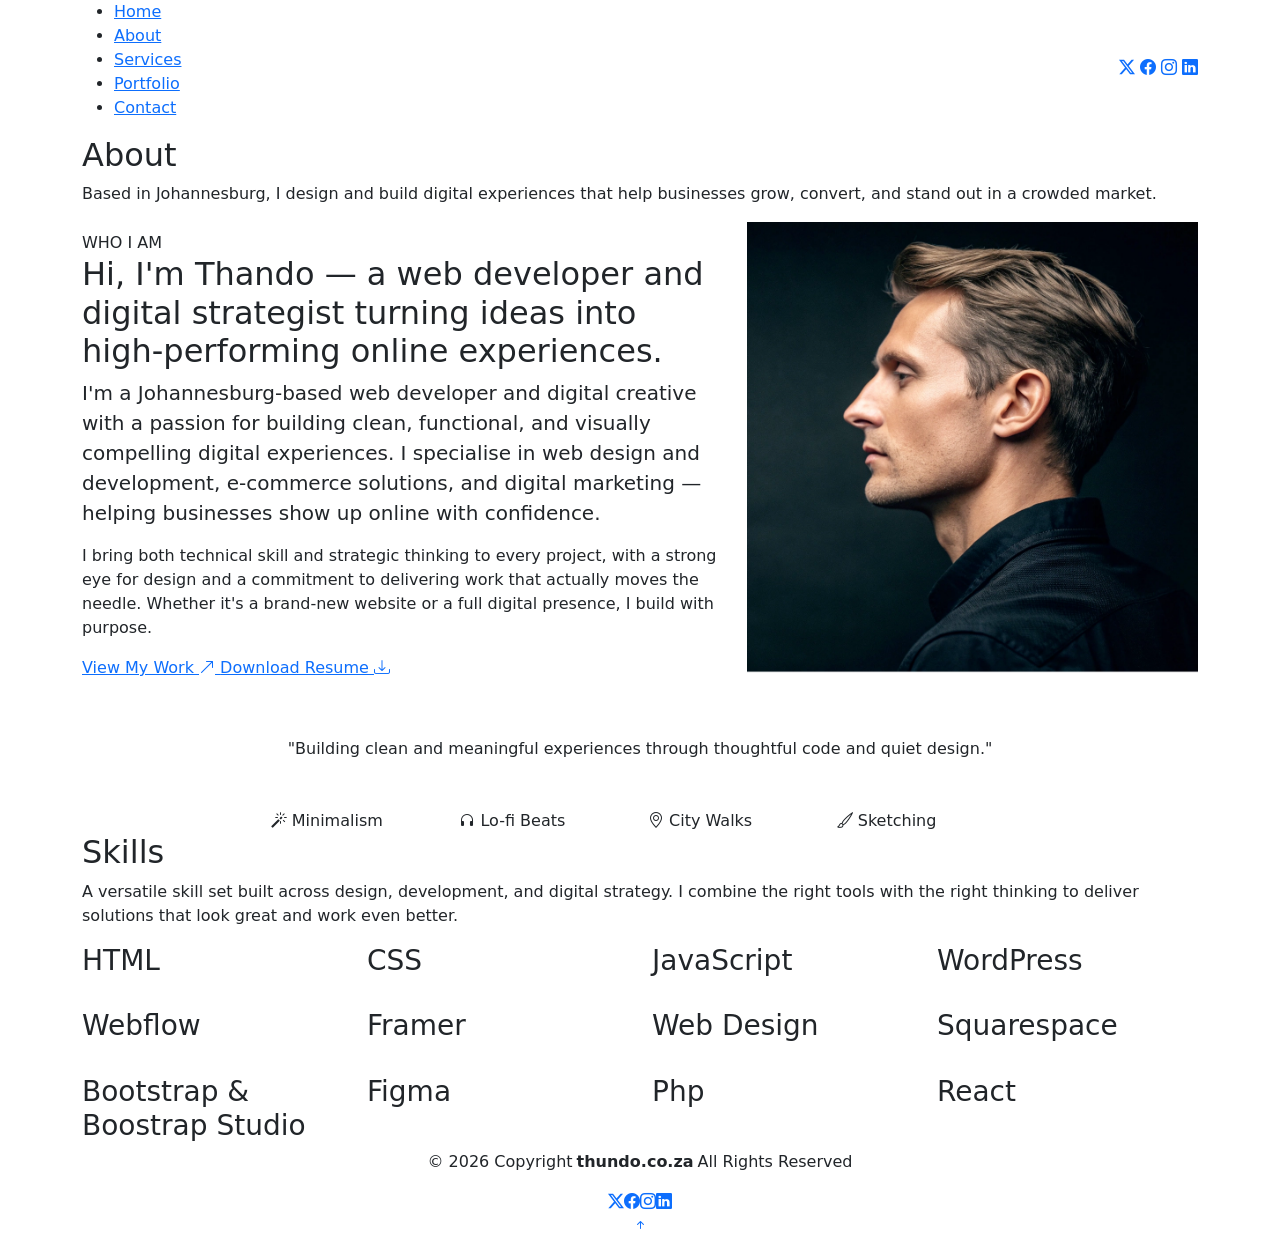
==== about.html @ 87488690 "first files..." ====
<!DOCTYPE html>
<html lang="en">

<head>
  <meta charset="utf-8">
  <meta content="width=device-width, initial-scale=1.0" name="viewport">
  <title>About - FolioOne Bootstrap Template</title>
  <meta name="description" content="">
  <meta name="keywords" content="">

  <!-- Favicons -->
  <link href="assets/img/favicon.png" rel="icon">
  <link href="assets/img/apple-touch-icon.png" rel="apple-touch-icon">

  <!-- Fonts -->
  <link href="https://fonts.googleapis.com" rel="preconnect">
  <link href="https://fonts.gstatic.com" rel="preconnect" crossorigin>
  <link href="https://fonts.googleapis.com/css2?family=Roboto:ital,wght@0,100;0,300;0,400;0,500;0,700;0,900;1,100;1,300;1,400;1,500;1,700;1,900&family=Poppins:ital,wght@0,100;0,200;0,300;0,400;0,500;0,600;0,700;0,800;0,900;1,100;1,200;1,300;1,400;1,500;1,600;1,700;1,800;1,900&family=Raleway:ital,wght@0,100;0,200;0,300;0,400;0,500;0,600;0,700;0,800;0,900;1,100;1,200;1,300;1,400;1,500;1,600;1,700;1,800;1,900&display=swap" rel="stylesheet">

  <!-- Vendor CSS Files -->
  <link href="assets/vendor/bootstrap/css/bootstrap.min.css" rel="stylesheet">
  <link href="assets/vendor/bootstrap-icons/bootstrap-icons.css" rel="stylesheet">
  <link href="assets/vendor/aos/aos.css" rel="stylesheet">
  <link href="assets/vendor/swiper/swiper-bundle.min.css" rel="stylesheet">
  <link href="assets/vendor/glightbox/css/glightbox.min.css" rel="stylesheet">

  <!-- Main CSS File -->
  <link href="assets/css/main.css" rel="stylesheet">
</head>

<body class="about-page">

  <header id="header" class="header d-flex align-items-center light-background sticky-top">
    <div class="container position-relative d-flex align-items-center justify-content-between">

      <!-- <a href="index.html" class="logo d-flex align-items-center me-auto me-xl-0">
      <img src="assets/img/logo.webp" alt="">
      <h1 class="sitename">FolioOne</h1> 
    </a> -->

      <nav id="navmenu" class="navmenu">
        <ul>
          <li><a href="index.html">Home</a></li>
          <li><a href="about.html" class="active">About</a></li>
          <li><a href="services.html">Services</a></li>
          <li><a href="portfolio.html">Portfolio</a></li>
          <li><a href="contact.html">Contact</a></li>
        </ul>
        <i class="mobile-nav-toggle d-xl-none bi bi-list"></i>
      </nav>

      <div class="header-social-links">
        <a href="#" class="twitter"><i class="bi bi-twitter-x"></i></a>
        <a href="#" class="facebook"><i class="bi bi-facebook"></i></a>
        <a href="#" class="instagram"><i class="bi bi-instagram"></i></a>
        <a href="#" class="linkedin"><i class="bi bi-linkedin"></i></a>
      </div>

    </div>
  </header>

  <main class="main">

    <!-- About Section -->
    <section id="about" class="about section">

      <!-- Section Title -->
      <div class="container section-title" data-aos="fade-up">
        <h2>About</h2>
        <p>Based in Johannesburg, I design and build digital experiences that help businesses grow, convert, and stand out in a crowded market.</p>
      </div><!-- End Section Title -->

      <div class="container" data-aos="fade-up" data-aos-delay="100">

        <!-- Intro + Photo -->
        <div class="row align-items-center justify-content-between gy-5 mb-5">
          <div class="col-lg-7" data-aos="fade-right" data-aos-delay="150">
            <div class="intro-content">
              <span class="eyebrow">WHO I AM</span>
              <h2 class="headline">Hi, I'm Thando — a web developer and digital strategist turning ideas into high-performing online experiences.</h2>
              <p class="lead">
                I'm a Johannesburg-based web developer and digital creative with a passion for building clean, functional, and visually compelling digital experiences. I specialise in web design and development, e-commerce solutions, and digital marketing — helping businesses show up online with confidence.
              </p>
              <p>
                I bring both technical skill and strategic thinking to every project, with a strong eye for design and a commitment to delivering work that actually moves the needle. Whether it's a brand-new website or a full digital presence, I build with purpose.
              </p>

              <div class="cta-group">
                <a href="#portfolio" class="btn-ghost">
                  View My Work <i class="bi bi-arrow-up-right"></i>
                </a>
                <a href="#" class="link-underline">
                  Download Resume <i class="bi bi-download"></i>
                </a>
              </div>
            </div>
          </div>

          <div class="col-lg-5" data-aos="zoom-in" data-aos-delay="250">
            <figure class="profile-figure text-center text-lg-end">
              <img src="assets/img/profile/profile-square-11.webp" alt="Portrait of Alex" class="img-fluid profile-photo">
            </figure>
          </div>
        </div>
        <!-- End Intro + Photo -->

        <!-- Skills Grid -->
        <!--<div class="mb-5">
          <div class="row g-4">
            <div class="col-6 col-md-4 col-lg-3" data-aos="fade-up" data-aos-delay="120">
              <div class="skill-item">
                <i class="bi bi-layout-text-window"></i>
                <h3>UI/UX</h3>
                <p>Vivamus sagittis lacus molestie placerat.</p>
              </div>
            </div>
            <div class="col-6 col-md-4 col-lg-3" data-aos="fade-up" data-aos-delay="180">
              <div class="skill-item">
                <i class="bi bi-code-slash"></i>
                <h3>React.js</h3>
                <p>Maecenas pharetra magna sit amet risus.</p>
              </div>
            </div>
            <div class="col-6 col-md-4 col-lg-3" data-aos="fade-up" data-aos-delay="240">
              <div class="skill-item">
                <i class="bi bi-phone"></i>
                <h3>Mobile-first</h3>
                <p>Donec id elit non mi porta gravida.</p>
              </div>
            </div>
            <div class="col-6 col-md-4 col-lg-3" data-aos="fade-up" data-aos-delay="300">
              <div class="skill-item">
                <i class="bi bi-camera"></i>
                <h3>Photography</h3>
                <p>Aliquam euismod nunc at augue cursus.</p>
              </div>
            </div>
          </div>
        </div>-->
        <!-- End Skills Grid -->

        <!-- Journey Timeline -->
         <!--
        <div class="mb-5">
          <div class="row g-4">
            <div class="col-md-6 col-lg-3" data-aos="fade-up" data-aos-delay="120">
              <article class="timeline-item">
                <span class="dot"></span>
                <time>2018</time>
                <h4>B.A. in Design</h4>
                <p>Quisque euismod turpis ut sapien luctus bibendum.</p>
              </article>
            </div>
            <div class="col-md-6 col-lg-3" data-aos="fade-up" data-aos-delay="180">
              <article class="timeline-item">
                <span class="dot"></span>
                <time>2020</time>
                <h4>Freelance Start</h4>
                <p>Mauris non arcu non urna convallis vulputate.</p>
              </article>
            </div>
            <div class="col-md-6 col-lg-3" data-aos="fade-up" data-aos-delay="240">
              <article class="timeline-item">
                <span class="dot"></span>
                <time>2022</time>
                <h4>Joined Creative Studio</h4>
                <p>Nunc sed nibh et libero fermentum posuere.</p>
              </article>
            </div>
            <div class="col-md-6 col-lg-3" data-aos="fade-up" data-aos-delay="300">
              <article class="timeline-item">
                <span class="dot"></span>
                <time>2024</time>
                <h4>Lead Frontend</h4>
                <p>Proin commodo massa sit amet urna pretium.</p>
              </article>
            </div>
          </div>
        </div>-->
        <!-- End Journey Timeline -->

        <!-- Quote -->
        <blockquote class="personal-quote text-center mb-5" data-aos="fade-down" data-aos-delay="200">
          <p>"Building clean and meaningful experiences through thoughtful code and quiet design."</p>
        </blockquote>
        <!-- End Quote -->

        <!-- Fun Facts -->
        <div class="row g-3 justify-content-center">
          <div class="col-6 col-md-3 col-lg-2" data-aos="zoom-in" data-aos-delay="120">
            <div class="fact-pill">
              <i class="bi bi-magic"></i>
              <span>Minimalism</span>
            </div>
          </div>
          <div class="col-6 col-md-3 col-lg-2" data-aos="zoom-in" data-aos-delay="160">
            <div class="fact-pill">
              <i class="bi bi-headphones"></i>
              <span>Lo-fi Beats</span>
            </div>
          </div>
          <div class="col-6 col-md-3 col-lg-2" data-aos="zoom-in" data-aos-delay="200">
            <div class="fact-pill">
              <i class="bi bi-geo-alt"></i>
              <span>City Walks</span>
            </div>
          </div>
          <div class="col-6 col-md-3 col-lg-2" data-aos="zoom-in" data-aos-delay="240">
            <div class="fact-pill">
              <i class="bi bi-brush"></i>
              <span>Sketching</span>
            </div>
          </div>
        </div>
        <!-- End Fun Facts -->

      </div>

    </section><!-- /About Section -->

    <!-- Skills Section -->
    <section id="skills" class="skills section">

      <!-- Section Title -->
      <div class="container section-title" data-aos="fade-up">
        <h2>Skills</h2>
        <p>A versatile skill set built across design, development, and digital strategy. I combine the right tools with the right thinking to deliver solutions that look great and work even better.</p>
      </div><!-- End Section Title -->

      <div class="container" data-aos="fade-up" data-aos-delay="100">

        <div class="row g-4 skills-animation">

          <div class="col-md-6 col-lg-3" data-aos="fade-up" data-aos-delay="100">
            <div class="skill-box">
              <h3>HTML</h3>
            </div>
          </div>

          <div class="col-md-6 col-lg-3" data-aos="fade-up" data-aos-delay="200">
            <div class="skill-box">
              <h3>CSS</h3>
            </div>
          </div>

          <div class="col-md-6 col-lg-3" data-aos="fade-up" data-aos-delay="300">
            <div class="skill-box">
              <h3>JavaScript</h3>
            </div>
          </div>

          <div class="col-md-6 col-lg-3" data-aos="fade-up" data-aos-delay="400">
            <div class="skill-box">
              <h3>WordPress</h3>
            </div>
          </div>

          <div class="col-md-6 col-lg-3" data-aos="fade-up" data-aos-delay="400">
            <div class="skill-box">
              <h3>Webflow</h3>
            </div>
          </div>
          <div class="col-md-6 col-lg-3" data-aos="fade-up" data-aos-delay="400">
            <div class="skill-box">
              <h3>Framer</h3>
            </div>
          </div>
          <div class="col-md-6 col-lg-3" data-aos="fade-up" data-aos-delay="400">
            <div class="skill-box">
              <h3>Web Design</h3>
            </div>
          </div>
          <div class="col-md-6 col-lg-3" data-aos="fade-up" data-aos-delay="400">
            <div class="skill-box">
              <h3>Squarespace</h3>
            </div>
          </div>
          <div class="col-md-6 col-lg-3" data-aos="fade-up" data-aos-delay="400">
            <div class="skill-box">
              <h3>Bootstrap & Boostrap Studio</h3>
            </div>
          </div>
          <div class="col-md-6 col-lg-3" data-aos="fade-up" data-aos-delay="400">
            <div class="skill-box">
              <h3>Figma</h3>
            </div>
          </div>
          <div class="col-md-6 col-lg-3" data-aos="fade-up" data-aos-delay="400">
            <div class="skill-box">
              <h3>Php</h3>
            </div>
          </div>
          <div class="col-md-6 col-lg-3" data-aos="fade-up" data-aos-delay="400">
            <div class="skill-box">
              <h3>React</h3>
            </div>
          </div>

        </div>

      </div>

    </section><!-- /Skills Section -->

    <!-- Stats Section -->
    <!--<section id="stats" class="stats section dark-background">

      <div class="container" data-aos="fade-up" data-aos-delay="100">

        <div class="row align-items-center">
          <div class="col-lg-4" data-aos="fade-up" data-aos-delay="200">
            <div class="avatars d-flex align-items-center">
              <img src="assets/img/person/person-m-2.webp" alt="Avatar 1" class="rounded-circle" loading="lazy">
              <img src="assets/img/person/person-m-3.webp" alt="Avatar 2" class="rounded-circle" loading="lazy">
              <img src="assets/img/person/person-f-5.webp" alt="Avatar 3" class="rounded-circle" loading="lazy">
              <img src="assets/img/person/person-m-5.webp" alt="Avatar 4" class="rounded-circle" loading="lazy">
            </div>
          </div>

          <div class="col-lg-8">
            <div class="row counters">
              <div class="col-md-4" data-aos="fade-up" data-aos-delay="300">
                <h2><span data-purecounter-start="0" data-purecounter-end="185" data-purecounter-duration="1" class="purecounter"></span>+</h2>
                <p>Nemo enim ipsam</p>
              </div>

              <div class="col-md-4" data-aos="fade-up" data-aos-delay="400">
                <h2><span data-purecounter-start="0" data-purecounter-end="32" data-purecounter-duration="1" class="purecounter"></span>K</h2>
                <p>Voluptatem sequi</p>
              </div>

              <div class="col-md-4" data-aos="fade-up" data-aos-delay="500">
                <h2><span data-purecounter-start="0" data-purecounter-end="128" data-purecounter-duration="1" class="purecounter"></span>+</h2>
                <p>Dolor sit consectetur</p>
              </div>
            </div>
          </div>
        </div>
      </div>-->

    </section><!-- /Stats Section -->

    <!-- Testimonials Section -->
    <!--<section id="testimonials" class="testimonials section">

      
      <div class="container section-title" data-aos="fade-up">
        <h2>Testimonials</h2>
        <p>Necessitatibus eius consequatur ex aliquid fuga eum quidem sint consectetur velit</p>
      </div>

      <div class="container" data-aos="fade-up" data-aos-delay="100">

        <div class="swiper init-swiper">
          <script type="application/json" class="swiper-config">
            {
              "loop": true,
              "speed": 600,
              "autoplay": {
                "delay": 5000
              },
              "slidesPerView": "auto",
              "pagination": {
                "el": ".swiper-pagination",
                "type": "bullets",
                "clickable": true
              }
            }
          </script>
          <div class="swiper-wrapper">

            <div class="swiper-slide">
              <div class="testimonial-item">
                <div class="row gy-4 justify-content-center">
                  <div class="col-lg-6">
                    <div class="testimonial-content">
                      <p>
                        <i class="bi bi-quote quote-icon-left"></i>
                        <span>Proin iaculis purus consequat sem cure digni ssim donec porttitora entum suscipit rhoncus. Accusantium quam, ultricies eget id, aliquam eget nibh et. Maecen aliquam, risus at semper.</span>
                        <i class="bi bi-quote quote-icon-right"></i>
                      </p>
                      <h3>Saul Goodman</h3>
                      <h4>Ceo &amp; Founder</h4>
                      <div class="stars">
                        <i class="bi bi-star-fill"></i><i class="bi bi-star-fill"></i><i class="bi bi-star-fill"></i><i class="bi bi-star-fill"></i><i class="bi bi-star-fill"></i>
                      </div>
                    </div>
                  </div>
                  <div class="col-lg-2 text-center">
                    <img src="assets/img/person/person-m-9.webp" class="img-fluid testimonial-img" alt="">
                  </div>
                </div>
              </div>
            </div>

            <div class="swiper-slide">
              <div class="testimonial-item">
                <div class="row gy-4 justify-content-center">
                  <div class="col-lg-6">
                    <div class="testimonial-content">
                      <p>
                        <i class="bi bi-quote quote-icon-left"></i>
                        <span>Export tempor illum tamen malis malis eram quae irure esse labore quem cillum quid cillum eram malis quorum velit fore eram velit sunt aliqua noster fugiat irure amet legam anim culpa.</span>
                        <i class="bi bi-quote quote-icon-right"></i>
                      </p>
                      <h3>Sara Wilsson</h3>
                      <h4>Designer</h4>
                      <div class="stars">
                        <i class="bi bi-star-fill"></i><i class="bi bi-star-fill"></i><i class="bi bi-star-fill"></i><i class="bi bi-star-fill"></i><i class="bi bi-star-fill"></i>
                      </div>
                    </div>
                  </div>
                  <div class="col-lg-2 text-center">
                    <img src="assets/img/person/person-f-5.webp" class="img-fluid testimonial-img" alt="">
                  </div>
                </div>
              </div>
            </div>

            <div class="swiper-slide">
              <div class="testimonial-item">
                <div class="row gy-4 justify-content-center">
                  <div class="col-lg-6">
                    <div class="testimonial-content">
                      <p>
                        <i class="bi bi-quote quote-icon-left"></i>
                        <span>Enim nisi quem export duis labore cillum quae magna enim sint quorum nulla quem veniam duis minim tempor labore quem eram duis noster aute amet eram fore quis sint minim.</span>
                        <i class="bi bi-quote quote-icon-right"></i>
                      </p>
                      <h3>Jena Karlis</h3>
                      <h4>Store Owner</h4>
                      <div class="stars">
                        <i class="bi bi-star-fill"></i><i class="bi bi-star-fill"></i><i class="bi bi-star-fill"></i><i class="bi bi-star-fill"></i><i class="bi bi-star-fill"></i>
                      </div>
                    </div>
                  </div>
                  <div class="col-lg-2 text-center">
                    <img src="assets/img/person/person-f-12.webp" class="img-fluid testimonial-img" alt="">
                  </div>
                </div>
              </div>
            </div>

            <div class="swiper-slide">
              <div class="testimonial-item">
                <div class="row gy-4 justify-content-center">
                  <div class="col-lg-6">
                    <div class="testimonial-content">
                      <p>
                        <i class="bi bi-quote quote-icon-left"></i>
                        <span>Fugiat enim eram quae cillum dolore dolor amet nulla culpa multos export minim fugiat minim velit minim dolor enim duis veniam ipsum anim magna sunt elit fore quem dolore labore illum veniam.</span>
                        <i class="bi bi-quote quote-icon-right"></i>
                      </p>
                      <h3>John Larson</h3>
                      <h4>Entrepreneur</h4>
                      <div class="stars">
                        <i class="bi bi-star-fill"></i><i class="bi bi-star-fill"></i><i class="bi bi-star-fill"></i><i class="bi bi-star-fill"></i><i class="bi bi-star-fill"></i>
                      </div>
                    </div>
                  </div>
                  <div class="col-lg-2 text-center">
                    <img src="assets/img/person/person-m-12.webp" class="img-fluid testimonial-img" alt="">
                  </div>
                </div>
              </div>
            </div>

          </div>
          <div class="swiper-pagination"></div>
        </div>

      </div>

    </section>--><!-- /Testimonials Section -->

  </main>

  <footer id="footer" class="footer">

    <div class="container">
      <div class="copyright text-center ">
        <p>© <span>2026 Copyright</span><strong class="px-1 sitename">thundo.co.za</strong><span>All Rights Reserved<br></span></p>
      </div>
      <div class="social-links d-flex justify-content-center">
        <a href=""><i class="bi bi-twitter-x"></i></a>
        <a href=""><i class="bi bi-facebook"></i></a>
        <a href=""><i class="bi bi-instagram"></i></a>
        <a href=""><i class="bi bi-linkedin"></i></a>
      </div>
    </div>

  </footer>

  <!-- Scroll Top -->
  <a href="#" id="scroll-top" class="scroll-top d-flex align-items-center justify-content-center"><i class="bi bi-arrow-up-short"></i></a>

  <!-- Preloader -->
  <div id="preloader"></div>

  <!-- Vendor JS Files -->
  <script src="assets/vendor/bootstrap/js/bootstrap.bundle.min.js"></script>
  <script src="assets/vendor/php-email-form/validate.js"></script>
  <script src="assets/vendor/aos/aos.js"></script>
  <script src="assets/vendor/typed.js/typed.umd.js"></script>
  <script src="assets/vendor/waypoints/noframework.waypoints.js"></script>
  <script src="assets/vendor/purecounter/purecounter_vanilla.js"></script>
  <script src="assets/vendor/swiper/swiper-bundle.min.js"></script>
  <script src="assets/vendor/imagesloaded/imagesloaded.pkgd.min.js"></script>
  <script src="assets/vendor/isotope-layout/isotope.pkgd.min.js"></script>
  <script src="assets/vendor/glightbox/js/glightbox.min.js"></script>

  <!-- Main JS File -->
  <script src="assets/js/main.js"></script>

</body>

</html>
---- assets/css/main.css ----
/**
* Template Name: FolioOne
* Template URL: https://bootstrapmade.com/folioone-bootstrap-portfolio-website-template/
* Updated: Aug 23 2025 with Bootstrap v5.3.7
* Author: BootstrapMade.com
* License: https://bootstrapmade.com/license/
*/

/*--------------------------------------------------------------
# Font & Color Variables
# Help: https://bootstrapmade.com/color-system/
--------------------------------------------------------------*/
/* Fonts */
:root {
  --default-font: "Roboto",  system-ui, -apple-system, "Segoe UI", Roboto, "Helvetica Neue", Arial, "Noto Sans", "Liberation Sans", sans-serif, "Apple Color Emoji", "Segoe UI Emoji", "Segoe UI Symbol", "Noto Color Emoji";
  --heading-font: "Raleway",  sans-serif;
  --nav-font: "Poppins",  sans-serif;
}

/* Global Colors - The following color variables are used throughout the website. Updating them here will change the color scheme of the entire website */
:root { 
  --background-color: #101a20; /* Background color for the entire website, including individual sections */
  --default-color: #e7f2f7; /* Default color used for the majority of the text content across the entire website */
  --heading-color: #ffffff; /* Color for headings, subheadings and title throughout the website */
  --accent-color: #1387c1; /* Accent color that represents your brand on the website. It's used for buttons, links, and other elements that need to stand out */
  --surface-color: #141f26; /* The surface color is used as a background of boxed elements within sections, such as cards, icon boxes, or other elements that require a visual separation from the global background. */
  --contrast-color: #ffffff; /* Contrast color for text, ensuring readability against backgrounds of accent, heading, or default colors. */
}

/* Nav Menu Colors - The following color variables are used specifically for the navigation menu. They are separate from the global colors to allow for more customization options */
:root {
  --nav-color: #ffffff;  /* The default color of the main navmenu links */
  --nav-hover-color: #1387c1; /* Applied to main navmenu links when they are hovered over or active */
  --nav-mobile-background-color: #213642; /* Used as the background color for mobile navigation menu */
  --nav-dropdown-background-color: #051117; /* Used as the background color for dropdown items that appear when hovering over primary navigation items */
  --nav-dropdown-color: #e7f2f7; /* Used for navigation links of the dropdown items in the navigation menu. */
  --nav-dropdown-hover-color: #1387c1; /* Similar to --nav-hover-color, this color is applied to dropdown navigation links when they are hovered over. */
}

/* Color Presets - These classes override global colors when applied to any section or element, providing reuse of the sam color scheme. */

.light-background {
  --background-color: #142027;
  --surface-color: #325264;
}

.dark-background {
  --background-color: #0b1419;
  --default-color: #ffffff;
  --heading-color: #ffffff;
  --surface-color: #252525;
  --contrast-color: #ffffff;
}

/* Smooth scroll */
:root {
  scroll-behavior: smooth;
}

/*--------------------------------------------------------------
# General Styling & Shared Classes
--------------------------------------------------------------*/
body {
  color: var(--default-color);
  background-color: var(--background-color);
  font-family: var(--default-font);
}

a {
  color: var(--accent-color);
  text-decoration: none;
  transition: 0.3s;
}

a:hover {
  color: color-mix(in srgb, var(--accent-color), transparent 25%);
  text-decoration: none;
}

h1,
h2,
h3,
h4,
h5,
h6 {
  color: var(--heading-color);
  font-family: var(--heading-font);
}

/* PHP Email Form Messages
------------------------------*/
.php-email-form .error-message {
  display: none;
  background: #df1529;
  color: #ffffff;
  text-align: left;
  padding: 15px;
  margin-bottom: 24px;
  font-weight: 600;
}

.php-email-form .sent-message {
  display: none;
  color: #ffffff;
  background: #059652;
  text-align: center;
  padding: 15px;
  margin-bottom: 24px;
  font-weight: 600;
}

.php-email-form .loading {
  display: none;
  background: var(--surface-color);
  text-align: center;
  padding: 15px;
  margin-bottom: 24px;
}

.php-email-form .loading:before {
  content: "";
  display: inline-block;
  border-radius: 50%;
  width: 24px;
  height: 24px;
  margin: 0 10px -6px 0;
  border: 3px solid var(--accent-color);
  border-top-color: var(--surface-color);
  animation: php-email-form-loading 1s linear infinite;
}

@keyframes php-email-form-loading {
  0% {
    transform: rotate(0deg);
  }

  100% {
    transform: rotate(360deg);
  }
}

/*--------------------------------------------------------------
# Global Header
--------------------------------------------------------------*/
.header {
  --background-color: rgba(255, 255, 255, 0);
  color: var(--default-color);
  background-color: var(--background-color);
  padding: 15px 0;
  transition: all 0.5s;
  z-index: 997;
  border-bottom: 1px solid color-mix(in srgb, var(--default-color), transparent 92%);
}

.header .logo {
  line-height: 1;
}

.header .logo img {
  max-height: 36px;
  margin-right: 8px;
}

.header .logo h1 {
  font-size: 32px;
  margin: 0;
  font-weight: 400;
  color: var(--heading-color);
}

.header .header-social-links {
  padding-right: 15px;
}

.header .header-social-links a {
  color: color-mix(in srgb, var(--default-color), transparent 40%);
  padding-left: 6px;
  display: inline-block;
  transition: 0.3s;
  font-size: 16px;
}

.header .header-social-links a:hover {
  color: var(--default-color);
}

.header .header-social-links a i {
  line-height: 0px;
}

@media (max-width: 1200px) {
  .header .logo {
    order: 1;
  }

  .header .header-social-links {
    order: 2;
  }

  .header .navmenu {
    order: 3;
  }
}

/* Global Header on Scroll
------------------------------*/
.scrolled .header {
  --background-color: rgba(16, 26, 32, 0.9);
}

/*--------------------------------------------------------------
# Navigation Menu
--------------------------------------------------------------*/
/* Desktop Navigation */
@media (min-width: 1200px) {
  .navmenu {
    padding: 0;
  }

  .navmenu ul {
    margin: 0;
    padding: 0;
    display: flex;
    list-style: none;
    align-items: center;
  }

  .navmenu li {
    position: relative;
  }

  .navmenu>ul>li {
    white-space: nowrap;
    padding: 15px 28px 15px 0;
  }

  .navmenu>ul>li:last-child {
    padding-right: 0;
  }

  .navmenu a,
  .navmenu a:focus {
    color: var(--nav-color);
    font-size: 15px;
    padding: 0 2px;
    font-family: var(--nav-font);
    font-weight: 400;
    display: flex;
    align-items: center;
    justify-content: space-between;
    white-space: nowrap;
    transition: 0.3s;
    position: relative;
  }

  .navmenu a i,
  .navmenu a:focus i {
    font-size: 12px;
    line-height: 0;
    margin-left: 5px;
    transition: 0.3s;
  }

  .navmenu>ul>li>a:before {
    content: "";
    position: absolute;
    height: 2px;
    bottom: -6px;
    left: 0;
    background-color: var(--nav-hover-color);
    visibility: hidden;
    width: 0px;
    transition: all 0.3s ease-in-out 0s;
  }

  .navmenu a:hover:before,
  .navmenu li:hover>a:before,
  .navmenu .active:before {
    visibility: visible;
    width: 25px;
  }

  .navmenu li:hover>a,
  .navmenu .active,
  .navmenu .active:focus {
    color: var(--nav-hover-color);
  }

  .navmenu .dropdown ul {
    margin: 0;
    padding: 10px 0;
    background: var(--nav-dropdown-background-color);
    display: block;
    position: absolute;
    visibility: hidden;
    left: -5px;
    top: 130%;
    opacity: 0;
    transition: 0.3s;
    border-radius: 4px;
    z-index: 99;
    box-shadow: 0px 0px 30px rgba(0, 0, 0, 0.1);
  }

  .navmenu .dropdown ul li {
    min-width: 200px;
  }

  .navmenu .dropdown ul a {
    padding: 10px 20px;
    font-size: 15px;
    text-transform: none;
    color: var(--nav-dropdown-color);
  }

  .navmenu .dropdown ul a i {
    font-size: 12px;
  }

  .navmenu .dropdown ul a:hover,
  .navmenu .dropdown ul .active:hover,
  .navmenu .dropdown ul li:hover>a {
    color: var(--nav-dropdown-hover-color);
  }

  .navmenu .dropdown:hover>ul {
    opacity: 1;
    top: 100%;
    visibility: visible;
  }

  .navmenu .dropdown .dropdown ul {
    top: 0;
    left: -90%;
    visibility: hidden;
  }

  .navmenu .dropdown .dropdown:hover>ul {
    opacity: 1;
    top: 0;
    left: -100%;
    visibility: visible;
  }
}

/* Mobile Navigation */
@media (max-width: 1199px) {
  .mobile-nav-toggle {
    color: var(--nav-color);
    font-size: 28px;
    line-height: 0;
    margin-right: 10px;
    cursor: pointer;
    transition: color 0.3s;
  }

  .navmenu {
    padding: 0;
    z-index: 9997;
  }

  .navmenu ul {
    display: none;
    list-style: none;
    position: absolute;
    inset: 60px 20px 20px 20px;
    padding: 10px 0;
    margin: 0;
    border-radius: 6px;
    background-color: var(--nav-mobile-background-color);
    border: 1px solid color-mix(in srgb, var(--default-color), transparent 90%);
    box-shadow: none;
    overflow-y: auto;
    transition: 0.3s;
    z-index: 9998;
  }

  .navmenu a,
  .navmenu a:focus {
    color: var(--nav-dropdown-color);
    padding: 10px 20px;
    font-family: var(--nav-font);
    font-size: 17px;
    font-weight: 500;
    display: flex;
    align-items: center;
    justify-content: space-between;
    white-space: nowrap;
    transition: 0.3s;
  }

  .navmenu a i,
  .navmenu a:focus i {
    font-size: 12px;
    line-height: 0;
    margin-left: 5px;
    width: 30px;
    height: 30px;
    display: flex;
    align-items: center;
    justify-content: center;
    border-radius: 50%;
    transition: 0.3s;
    background-color: color-mix(in srgb, var(--accent-color), transparent 90%);
  }

  .navmenu a i:hover,
  .navmenu a:focus i:hover {
    background-color: var(--accent-color);
    color: var(--contrast-color);
  }

  .navmenu a:hover,
  .navmenu .active,
  .navmenu .active:focus {
    color: var(--nav-dropdown-hover-color);
  }

  .navmenu .active i,
  .navmenu .active:focus i {
    background-color: var(--accent-color);
    color: var(--contrast-color);
    transform: rotate(180deg);
  }

  .navmenu .dropdown ul {
    position: static;
    display: none;
    z-index: 99;
    padding: 10px 0;
    margin: 10px 20px;
    background-color: var(--nav-dropdown-background-color);
    transition: all 0.5s ease-in-out;
  }

  .navmenu .dropdown ul ul {
    background-color: rgba(33, 37, 41, 0.1);
  }

  .navmenu .dropdown>.dropdown-active {
    display: block;
    background-color: rgba(33, 37, 41, 0.03);
  }

  .mobile-nav-active {
    overflow: hidden;
  }

  .mobile-nav-active .mobile-nav-toggle {
    color: #fff;
    position: absolute;
    font-size: 32px;
    top: 15px;
    right: 15px;
    margin-right: 0;
    z-index: 9999;
  }

  .mobile-nav-active .navmenu {
    position: fixed;
    overflow: hidden;
    inset: 0;
    background: rgba(33, 37, 41, 0.8);
    transition: 0.3s;
  }

  .mobile-nav-active .navmenu>ul {
    display: block;
  }
}

/*--------------------------------------------------------------
# Global Footer
--------------------------------------------------------------*/
.footer {
  color: var(--default-color);
  background-color: var(--background-color);
  font-size: 14px;
  padding: 40px 0;
  position: relative;
  border-top: 1px solid color-mix(in srgb, var(--default-color), transparent 92%);
}

.footer .copyright p {
  margin-bottom: 0;
}

.footer .social-links {
  margin-top: 20px;
}

.footer .social-links a {
  display: flex;
  align-items: center;
  justify-content: center;
  width: 40px;
  height: 40px;
  border-radius: 50%;
  border: 1px solid color-mix(in srgb, var(--default-color), transparent 50%);
  font-size: 16px;
  color: color-mix(in srgb, var(--default-color), transparent 50%);
  margin: 0 5px;
  transition: 0.3s;
}

.footer .social-links a:hover {
  color: var(--accent-color);
  border-color: var(--accent-color);
}

.footer .credits {
  margin-top: 10px;
  font-size: 13px;
  text-align: center;
}

/*--------------------------------------------------------------
# Preloader
--------------------------------------------------------------*/
#preloader {
  position: fixed;
  inset: 0;
  z-index: 9999;
  overflow: hidden;
  background-color: var(--background-color);
  transition: all 0.6s ease-out;
  width: 100%;
  height: 100vh;
}

#preloader:before,
#preloader:after {
  content: "";
  position: absolute;
  border: 4px solid var(--accent-color);
  border-radius: 50%;
  animation: animate-preloader 2s cubic-bezier(0, 0.2, 0.8, 1) infinite;
}

#preloader:after {
  animation-delay: -0.5s;
}

@keyframes animate-preloader {
  0% {
    width: 10px;
    height: 10px;
    top: calc(50% - 5px);
    left: calc(50% - 5px);
    opacity: 1;
  }

  100% {
    width: 72px;
    height: 72px;
    top: calc(50% - 36px);
    left: calc(50% - 36px);
    opacity: 0;
  }
}

/*--------------------------------------------------------------
# Scroll Top Button
--------------------------------------------------------------*/
.scroll-top {
  position: fixed;
  visibility: hidden;
  opacity: 0;
  right: 15px;
  bottom: -15px;
  z-index: 99999;
  background-color: var(--accent-color);
  width: 44px;
  height: 44px;
  border-radius: 50px;
  transition: all 0.4s;
}

.scroll-top i {
  font-size: 24px;
  color: var(--contrast-color);
  line-height: 0;
}

.scroll-top:hover {
  background-color: color-mix(in srgb, var(--accent-color), transparent 20%);
  color: var(--contrast-color);
}

.scroll-top.active {
  visibility: visible;
  opacity: 1;
  bottom: 15px;
}

/*--------------------------------------------------------------
# Disable aos animation delay on mobile devices
--------------------------------------------------------------*/
@media screen and (max-width: 768px) {
  [data-aos-delay] {
    transition-delay: 0 !important;
  }
}

/*--------------------------------------------------------------
# Global Page Titles & Breadcrumbs
--------------------------------------------------------------*/
.page-title {
  color: var(--default-color);
  background-color: var(--background-color);
  position: relative;
}

.page-title .heading {
  padding: 80px 0;
  border-top: 1px solid color-mix(in srgb, var(--default-color), transparent 90%);
}

.page-title .heading h1 {
  font-size: 38px;
  font-weight: 700;
}

.page-title nav {
  background-color: color-mix(in srgb, var(--default-color), transparent 96%);
  padding: 20px 0;
}

.page-title nav ol {
  display: flex;
  flex-wrap: wrap;
  list-style: none;
  padding: 0;
  margin: 0;
  font-size: 16px;
  font-weight: 400;
}

.page-title nav ol li+li {
  padding-left: 10px;
}

.page-title nav ol li+li::before {
  content: "/";
  display: inline-block;
  padding-right: 10px;
  color: color-mix(in srgb, var(--default-color), transparent 70%);
}

/*--------------------------------------------------------------
# Global Sections
--------------------------------------------------------------*/
section,
.section {
  color: var(--default-color);
  background-color: var(--background-color);
  padding: 60px 0;
  scroll-margin-top: 100px;
  overflow: clip;
}

@media (max-width: 1199px) {

  section,
  .section {
    scroll-margin-top: 66px;
  }
}

/*--------------------------------------------------------------
# Global Section Titles
--------------------------------------------------------------*/
.section-title {
  text-align: center;
  padding-bottom: 60px;
  position: relative;
}

.section-title h2 {
  font-size: 3.5rem;
  font-weight: 400;
  line-height: 1.2;
  color: var(--heading-color);
  margin-bottom: 1.5rem;
  letter-spacing: -1px;
}

@media (max-width: 768px) {
  .section-title h2 {
    font-size: 2.5rem;
  }
}

.section-title p {
  font-size: 1.125rem;
  line-height: 1.8;
  color: color-mix(in srgb, var(--default-color), transparent 25%);
  max-width: 900px;
  margin: 0 auto;
  text-wrap: balance;
}

/*--------------------------------------------------------------
# Hero Section
--------------------------------------------------------------*/
.hero {
  padding: 80px 0;
  min-height: 100vh;
  display: flex;
  align-items: center;
}

.hero .hero-content h1 {
  font-size: 3.5rem;
  font-weight: 700;
  margin-bottom: 1rem;
  line-height: 1.2;
}

.hero .hero-content h1 .highlight {
  color: var(--accent-color);
  position: relative;
}

.hero .hero-content h1 .highlight::after {
  content: "";
  position: absolute;
  bottom: 0;
  left: 0;
  width: 100%;
  height: 3px;
  background: linear-gradient(90deg, var(--accent-color), color-mix(in srgb, var(--accent-color), transparent 50%));
  border-radius: 2px;
}

@media (max-width: 768px) {
  .hero .hero-content h1 {
    font-size: 2.5rem;
  }
}

.hero .hero-content h2 {
  font-size: 1.5rem;
  font-weight: 400;
  margin-bottom: 2rem;
  color: color-mix(in srgb, var(--default-color), transparent 20%);
}

.hero .hero-content h2 .typed {
  color: var(--accent-color);
  font-weight: 600;
}

@media (max-width: 768px) {
  .hero .hero-content h2 {
    font-size: 1.25rem;
  }
}

.hero .hero-content p {
  font-size: 1.1rem;
  line-height: 1.6;
  margin-bottom: 2.5rem;
  color: color-mix(in srgb, var(--default-color), transparent 30%);
}

.hero .hero-actions {
  display: flex;
  gap: 1rem;
  margin-bottom: 3rem;
}

.hero .hero-actions .btn {
  padding: 12px 30px;
  border-radius: 50px;
  font-weight: 600;
  text-decoration: none;
  transition: all 0.3s ease;
  border: 2px solid;
}

.hero .hero-actions .btn.btn-primary {
  background: var(--accent-color);
  color: var(--contrast-color);
  border-color: var(--accent-color);
}

.hero .hero-actions .btn.btn-primary:hover {
  background: color-mix(in srgb, var(--accent-color), black 15%);
  border-color: color-mix(in srgb, var(--accent-color), black 15%);
  transform: translateY(-2px);
}

.hero .hero-actions .btn.btn-outline {
  background: transparent;
  color: var(--accent-color);
  border-color: var(--accent-color);
}

.hero .hero-actions .btn.btn-outline:hover {
  transform: translateY(-2px);
}

@media (max-width: 576px) {
  .hero .hero-actions {
    flex-direction: column;
  }

  .hero .hero-actions .btn {
    text-align: center;
  }
}

.hero .social-links {
  display: flex;
  gap: 1rem;
}

.hero .social-links a {
  width: 45px;
  height: 45px;
  background: var(--surface-color);
  border-radius: 50%;
  display: flex;
  align-items: center;
  justify-content: center;
  color: var(--default-color);
  font-size: 1.2rem;
  transition: all 0.3s ease;
}

.hero .social-links a:hover {
  background: var(--accent-color);
  color: var(--contrast-color);
  transform: translateY(-3px);
  box-shadow: 0 8px 25px color-mix(in srgb, var(--accent-color), transparent 70%);
}

.hero .hero-image {
  position: relative;
}

.hero .hero-image .image-wrapper {
  position: relative;
  max-width: 450px;
  margin: 0 auto;
}

.hero .hero-image .image-wrapper img {
  border-radius: 20px;
  box-shadow: 0 5px 15px color-mix(in srgb, var(--default-color), transparent 95%);
  transition: transform 0.3s ease;
}

.hero .hero-image .image-wrapper img:hover {
  transform: scale(1.02);
}

.hero .hero-image .floating-elements {
  position: absolute;
  top: 0;
  left: 0;
  right: 0;
  bottom: 0;
  pointer-events: none;
}

.hero .hero-image .floating-elements .floating-card {
  position: absolute;
  background: var(--surface-color);
  padding: 15px 20px;
  border-radius: 15px;
  box-shadow: 0 10px 30px color-mix(in srgb, var(--default-color), transparent 90%);
  display: flex;
  align-items: center;
  gap: 10px;
  font-weight: 600;
  animation: float 3s ease-in-out infinite;
}

.hero .hero-image .floating-elements .floating-card i {
  font-size: 1.5rem;
  color: var(--accent-color);
}

.hero .hero-image .floating-elements .floating-card.design {
  top: 10%;
  right: -10%;
  animation-delay: 0s;
}

.hero .hero-image .floating-elements .floating-card.code {
  bottom: 30%;
  left: -15%;
  animation-delay: 1s;
}

.hero .hero-image .floating-elements .floating-card.creativity {
  top: 60%;
  right: -5%;
  animation-delay: 2s;
}

@media (max-width: 992px) {
  .hero .hero-image .floating-elements .floating-card {
    display: none;
  }
}

@keyframes float {

  0%,
  100% {
    transform: translateY(0px);
  }

  50% {
    transform: translateY(-10px);
  }
}

@media (max-width: 992px) {
  .hero .hero-content {
    text-align: center;
    margin-bottom: 3rem;
  }
}

/*--------------------------------------------------------------
# About Section
--------------------------------------------------------------*/
.about .intro-content .eyebrow {
  display: inline-block;
  letter-spacing: 0.12em;
  text-transform: uppercase;
  font-size: 12px;
  color: color-mix(in srgb, var(--default-color), transparent 40%);
  margin-bottom: 16px;
}

.about .intro-content .headline {
  font-family: var(--heading-font);
  font-weight: 300;
  line-height: 1.2;
  font-size: clamp(28px, 4vw, 44px);
  margin: 0 0 24px 0;
}

.about .intro-content .lead {
  font-size: 18px;
  line-height: 1.8;
  color: color-mix(in srgb, var(--default-color), transparent 10%);
  margin-bottom: 24px;
}

.about .intro-content p {
  line-height: 1.8;
  margin-bottom: 24px;
  color: color-mix(in srgb, var(--default-color), transparent 5%);
}

.about .intro-content .cta-group {
  display: flex;
  gap: 24px;
  align-items: center;
  margin-top: 24px;
}

.about .intro-content .cta-group .btn-ghost {
  display: inline-flex;
  align-items: center;
  gap: 8px;
  padding: 12px 18px;
  border-radius: 6px;
  color: var(--accent-color);
  background: color-mix(in srgb, var(--accent-color), transparent 92%);
  border: 1px solid color-mix(in srgb, var(--accent-color), transparent 70%);
  transition: 0.3s ease-in-out;
}

.about .intro-content .cta-group .btn-ghost:hover,
.about .intro-content .cta-group .btn-ghost:focus {
  color: var(--contrast-color);
  background: var(--accent-color);
  border-color: var(--accent-color);
  outline: none;
  box-shadow: 0 0 0 3px color-mix(in srgb, var(--accent-color), transparent 70%);
}

.about .intro-content .cta-group .link-underline {
  display: inline-flex;
  align-items: center;
  gap: 8px;
  position: relative;
  color: var(--accent-color);
  padding-bottom: 4px;
  transition: 0.3s ease-in-out;
}

.about .intro-content .cta-group .link-underline::after {
  content: "";
  position: absolute;
  left: 0;
  right: 0;
  bottom: 0;
  height: 1px;
  background: color-mix(in srgb, var(--accent-color), transparent 40%);
  transform: scaleX(0.4);
  transform-origin: left;
  transition: 0.3s ease-in-out;
}

.about .intro-content .cta-group .link-underline:hover,
.about .intro-content .cta-group .link-underline:focus {
  color: color-mix(in srgb, var(--accent-color), transparent 10%);
  outline: none;
}

.about .intro-content .cta-group .link-underline:hover::after,
.about .intro-content .cta-group .link-underline:focus::after {
  transform: scaleX(1);
}

.about .profile-figure {
  margin: 0;
}

.about .profile-figure .profile-photo {
  width: 88%;
  max-width: 440px;
  border-radius: 18px;
  box-shadow: 0 10px 30px color-mix(in srgb, var(--default-color), transparent 92%);
  transform: translateY(0);
  transition: transform 0.3s ease-in-out;
}

.about .profile-figure .profile-caption {
  margin-top: 24px;
  display: flex;
  align-items: center;
  justify-content: center;
}

.about .profile-figure .profile-caption .meta {
  font-size: 14px;
  color: color-mix(in srgb, var(--default-color), transparent 20%);
}

.about .profile-figure .profile-caption .meta .funfact {
  font-size: 13px;
  margin-top: 4px;
  color: color-mix(in srgb, var(--default-color), transparent 35%);
}

.about .profile-figure:hover .profile-photo {
  transform: translateY(-4px);
}

.about .skill-item {
  padding: 24px;
  border-radius: 6px;
  transition: 0.3s ease-in-out;
  background: color-mix(in srgb, var(--surface-color), var(--accent-color) 2%);
  border: 1px solid color-mix(in srgb, var(--default-color), transparent 88%);
  height: 100%;
}

.about .skill-item i {
  font-size: 24px;
  color: var(--accent-color);
  margin-bottom: 16px;
  display: inline-block;
}

.about .skill-item h3 {
  font-size: 16px;
  margin-bottom: 6px;
  font-weight: 500;
}

.about .skill-item p {
  margin: 0;
  font-size: 14px;
  color: color-mix(in srgb, var(--default-color), transparent 25%);
}

.about .skill-item:hover {
  transform: translateY(-3px);
  border-color: color-mix(in srgb, var(--accent-color), transparent 60%);
  box-shadow: 0 10px 30px color-mix(in srgb, var(--default-color), transparent 92%);
}

.about .timeline-item {
  position: relative;
  padding-left: 26px;
}

.about .timeline-item time {
  display: inline-block;
  font-size: 12px;
  letter-spacing: 0.08em;
  text-transform: uppercase;
  color: color-mix(in srgb, var(--default-color), transparent 45%);
  margin-bottom: 6px;
}

.about .timeline-item h4 {
  font-size: 18px;
  font-weight: 400;
  margin: 0 0 6px;
}

.about .timeline-item p {
  font-size: 14px;
  color: color-mix(in srgb, var(--default-color), transparent 25%);
  margin: 0;
}

.about .timeline-item .dot {
  position: absolute;
  left: 0;
  top: 4px;
  width: 10px;
  height: 10px;
  border-radius: 50%;
  background: var(--accent-color);
  box-shadow: 0 0 0 6px color-mix(in srgb, var(--accent-color), transparent 80%);
}

.about .personal-quote {
  padding: 24px 0;
}

.about .personal-quote p {
  font-family: var(--heading-font);
  font-weight: 300;
  font-size: clamp(20px, 3vw, 28px);
  line-height: 1.5;
  color: color-mix(in srgb, var(--default-color), transparent 5%);
  margin: 0 auto;
  max-width: 800px;
}

.about .fact-pill {
  display: flex;
  align-items: center;
  justify-content: center;
  gap: 10px;
  padding: 10px 14px;
  border-radius: 999px;
  border: 1px solid color-mix(in srgb, var(--default-color), transparent 85%);
  background: var(--surface-color);
  color: color-mix(in srgb, var(--default-color), transparent 10%);
  transition: 0.3s ease-in-out;
}

.about .fact-pill i {
  color: var(--accent-color);
}

.about .fact-pill span {
  font-size: 14px;
}

.about .fact-pill:hover {
  transform: translateY(-2px);
  border-color: color-mix(in srgb, var(--accent-color), transparent 60%);
  box-shadow: 0 10px 30px color-mix(in srgb, var(--default-color), transparent 92%);
}

.about .fact-pill:focus-within {
  box-shadow: 0 0 0 3px color-mix(in srgb, var(--accent-color), transparent 70%);
}

@media (max-width: 992px) {
  .about .profile-figure {
    text-align: center !important;
  }

  .about .profile-figure .profile-photo {
    width: 72%;
  }

  .about .intro-content .cta-group {
    flex-wrap: wrap;
  }
}

@media (max-width: 576px) {
  .about .profile-figure .profile-photo {
    width: 100%;
  }
}

/*--------------------------------------------------------------
# Skills Section
--------------------------------------------------------------*/
.skills .skill-box {
  background-color: var(--surface-color);
  padding: 2rem;
  border-radius: 8px;
  box-shadow: 0 0 20px rgba(0, 0, 0, 0.05);
}

.skills .skill-box h3 {
  font-size: 1.2rem;
  margin-bottom: 1rem;
  font-weight: 600;
}

.skills .skill-box p {
  font-size: 0.9rem;
  margin-bottom: 0.8rem;
  opacity: 0.6;
}

.skills .skill-box .progress {
  background-color: color-mix(in srgb, var(--accent-color), transparent 85%);
  border-radius: 50px;
  height: 8px;
  margin-top: 5px;
  overflow: hidden;
}

.skills .skill-box .progress .progress-bar {
  background-color: var(--accent-color);
  height: 100%;
  position: relative;
  border-radius: 50px;
  transition: 0.9s;
  width: 1px;
}

/*--------------------------------------------------------------
# Stats Section
--------------------------------------------------------------*/
.stats .avatars {
  position: relative;
}

.stats .avatars img {
  width: 60px;
  height: 60px;
  border: 3px solid var(--accent-color);
  margin-right: -15px;
  transition: transform 0.3s ease;
}

.stats .avatars img:hover {
  transform: translateY(-5px);
  z-index: 2;
}

.stats .counters h2 {
  color: var(--heading-color);
  font-size: 48px;
  font-weight: 700;
  margin-bottom: 10px;
}

.stats .counters h2 span {
  display: inline-block;
}

.stats .counters p {
  color: var(--default-color);
  font-size: 18px;
  margin: 0;
  opacity: 0.9;
}

@media (max-width: 991px) {
  .stats .row {
    text-align: center;
  }

  .stats .avatars {
    justify-content: center;
    margin-bottom: 40px;
  }

  .stats .counters h2 {
    font-size: 36px;
  }

  .stats .counters p {
    font-size: 16px;
  }

  .stats .counters .col-md-4 {
    margin-bottom: 30px;
  }

  .stats .counters .col-md-4:last-child {
    margin-bottom: 0;
  }
}

@media (max-width: 576px) {
  .stats {
    padding: 60px 0;
  }

  .stats .avatars {
    flex-wrap: wrap;
    justify-content: center;
  }

  .stats .avatars img {
    margin: 0 -8px;
  }
}

/*--------------------------------------------------------------
# Testimonials Section
--------------------------------------------------------------*/
.testimonials .testimonials-carousel,
.testimonials .testimonials-slider {
  overflow: hidden;
}

.testimonials .testimonial-item .testimonial-content {
  border-left: 3px solid var(--accent-color);
  padding-left: 30px;
}

.testimonials .testimonial-item .testimonial-img {
  border-radius: 50%;
  border: 4px solid var(--background-color);
  margin: 0 auto;
}

.testimonials .testimonial-item h3 {
  font-size: 20px;
  font-weight: bold;
  margin: 10px 0 5px 0;
}

.testimonials .testimonial-item h4 {
  font-size: 14px;
  color: color-mix(in srgb, var(--default-color), transparent 40%);
  margin: 0 0 10px 0;
}

.testimonials .testimonial-item .stars i {
  color: #ffc107;
  margin: 0 1px;
}

.testimonials .testimonial-item .quote-icon-left,
.testimonials .testimonial-item .quote-icon-right {
  color: color-mix(in srgb, var(--accent-color), transparent 50%);
  font-size: 26px;
  line-height: 0;
}

.testimonials .testimonial-item .quote-icon-left {
  display: inline-block;
  left: -5px;
  position: relative;
}

.testimonials .testimonial-item .quote-icon-right {
  display: inline-block;
  right: -5px;
  position: relative;
  top: 10px;
  transform: scale(-1, -1);
}

.testimonials .testimonial-item p {
  font-style: italic;
}

.testimonials .swiper-wrapper {
  height: auto;
}

.testimonials .swiper-pagination {
  margin-top: 30px;
  position: relative;
}

.testimonials .swiper-pagination .swiper-pagination-bullet {
  width: 12px;
  height: 12px;
  background-color: color-mix(in srgb, var(--default-color), transparent 85%);
  opacity: 1;
}

.testimonials .swiper-pagination .swiper-pagination-bullet-active {
  background-color: var(--accent-color);
}

/*--------------------------------------------------------------
# Resume Section
--------------------------------------------------------------*/
.resume .resume-item {
  margin-bottom: 3rem;
}

.resume .resume-item .resume-title {
  font-size: 1.75rem;
  font-weight: 700;
  margin-bottom: 1.5rem;
  padding-bottom: 1.5rem;
  position: relative;
  color: var(--heading-color);
}

.resume .resume-item .resume-title::after {
  content: "";
  position: absolute;
  display: block;
  width: 50px;
  height: 3px;
  background: var(--accent-color);
  bottom: 0;
  left: 0;
}

.resume .resume-item .resume-content {
  padding-left: 1.25rem;
  border-left: 2px solid color-mix(in srgb, var(--accent-color), transparent 85%);
}

.resume .resume-item article {
  position: relative;
  margin-bottom: 2.5rem;
}

.resume .resume-item article::before {
  content: "";
  position: absolute;
  width: 16px;
  height: 16px;
  border-radius: 50%;
  left: -1.8rem;
  top: 0.25rem;
  background: var(--background-color);
  border: 2px solid var(--accent-color);
}

.resume .resume-item article h4 {
  font-size: 1.25rem;
  font-weight: 600;
  margin-bottom: 0.5rem;
  color: var(--heading-color);
}

.resume .resume-item article h5 {
  font-size: 1rem;
  background: color-mix(in srgb, var(--accent-color), transparent 92%);
  padding: 0.375rem 0.75rem;
  display: inline-block;
  font-weight: 600;
  margin: 0.5rem 0;
  color: var(--accent-color);
  border-radius: 4px;
}

.resume .resume-item article .institution,
.resume .resume-item article .company {
  font-size: 1rem;
  margin-bottom: 1rem;
  color: color-mix(in srgb, var(--default-color), transparent 25%);
}

.resume .resume-item article p {
  margin-bottom: 1rem;
}

.resume .resume-item article ul {
  padding-left: 1.25rem;
  margin-bottom: 0;
}

.resume .resume-item article ul li {
  padding-bottom: 0.75rem;
  position: relative;
}

.resume .resume-item article ul li:last-child {
  padding-bottom: 0;
}

.resume .skill-item {
  margin-bottom: 2rem;
}

.resume .skill-item h4 {
  font-size: 1rem;
  font-weight: 600;
  margin-bottom: 0.75rem;
  color: var(--heading-color);
}

.resume .skill-item .progress {
  height: 0.75rem;
  background-color: color-mix(in srgb, var(--accent-color), transparent 92%);
  border-radius: 1rem;
  overflow: visible;
}

.resume .skill-item .progress .progress-bar {
  background-color: var(--accent-color);
  position: relative;
  border-radius: 1rem;
  width: 0;
  transition: width 1s ease;
}

.resume .skill-item .progress .progress-bar::after {
  content: attr(aria-valuenow) "%";
  position: absolute;
  right: 0;
  top: -1.75rem;
  font-size: 0.875rem;
  font-weight: 600;
  color: var(--accent-color);
}

@media (max-width: 991.98px) {
  .resume .resume-item {
    margin-bottom: 2rem;
  }
}

@media (max-width: 767.98px) {
  .resume .resume-content {
    padding-left: 1rem !important;
  }

  .resume article::before {
    left: -2rem !important;
  }
}

/*--------------------------------------------------------------
# Services Section
--------------------------------------------------------------*/
.services .service-item {
  display: flex;
  background-color: var(--surface-color);
  border-radius: 12px;
  padding: 2rem;
  height: 100%;
  position: relative;
  overflow: hidden;
  box-shadow: 0 5px 20px rgba(0, 0, 0, 0.03);
  transition: all 0.4s ease;
}

.services .service-item::before {
  content: "";
  position: absolute;
  left: 0;
  top: 0;
  height: 100%;
  width: 4px;
  background-color: var(--accent-color);
  transform: scaleY(0);
  transform-origin: bottom;
  transition: transform 0.4s cubic-bezier(0.65, 0, 0.35, 1);
}

.services .service-item:hover {
  box-shadow: 0 10px 30px rgba(0, 0, 0, 0.08);
  transform: translateY(-5px);
}

.services .service-item:hover::before {
  transform: scaleY(1);
}

.services .service-item:hover .service-icon {
  background-color: var(--accent-color);
  color: var(--contrast-color);
  transform: rotateY(180deg);
}

.services .service-item:hover .service-icon i {
  transform: rotateY(180deg);
}

.services .service-item:hover .service-link i {
  transform: translateX(5px);
}

.services .service-icon {
  flex-shrink: 0;
  width: 70px;
  height: 70px;
  border-radius: 12px;
  background-color: color-mix(in srgb, var(--accent-color), transparent 90%);
  color: var(--accent-color);
  display: flex;
  align-items: center;
  justify-content: center;
  margin-right: 1.5rem;
  transition: all 0.5s ease;
}

.services .service-icon i {
  font-size: 2rem;
  transition: transform 0.5s ease;
}

.services .service-content {
  flex-grow: 1;
}

.services .service-content h3 {
  font-size: 1.4rem;
  margin-bottom: 1rem;
  font-weight: 700;
  color: var(--heading-color);
}

.services .service-content p {
  margin-bottom: 1.25rem;
  color: color-mix(in srgb, var(--default-color), transparent 20%);
}

.services .service-link {
  display: inline-flex;
  align-items: center;
  color: var(--accent-color);
  font-weight: 600;
  text-decoration: none;
  transition: color 0.3s ease;
}

.services .service-link span {
  margin-right: 0.5rem;
}

.services .service-link i {
  transition: transform 0.3s ease;
}

.services .service-link:hover {
  color: color-mix(in srgb, var(--accent-color), transparent 25%);
}

@media (max-width: 767.98px) {
  .services .service-item {
    padding: 1.5rem;
    margin-bottom: 1rem;
  }

  .services .service-icon {
    width: 60px;
    height: 60px;
    margin-right: 1rem;
  }

  .services .service-icon i {
    font-size: 1.5rem;
  }

  .services .service-content h3 {
    font-size: 1.2rem;
    margin-bottom: 0.75rem;
  }

  .services .service-content p {
    margin-bottom: 1rem;
    font-size: 0.95rem;
  }
}

@media (max-width: 575.98px) {
  .services .service-item {
    flex-direction: column;
    text-align: center;
  }

  .services .service-item::before {
    width: 100%;
    height: 4px;
    transform: scaleX(0);
    transform-origin: left;
  }

  .services .service-item:hover::before {
    transform: scaleX(1);
  }

  .services .service-icon {
    margin-right: 0;
    margin-bottom: 1.25rem;
  }

  .services .service-link {
    justify-content: center;
  }
}

/*--------------------------------------------------------------
# Service Details Section
--------------------------------------------------------------*/
.service-details .service-hero {
  margin-bottom: 4rem;
}

.service-details .service-hero .service-meta {
  display: flex;
  align-items: center;
  gap: 1rem;
  margin-bottom: 1.5rem;
}

.service-details .service-hero .service-meta .service-category {
  background: color-mix(in srgb, var(--accent-color), transparent 85%);
  color: var(--accent-color);
  padding: 0.5rem 1rem;
  border-radius: 20px;
  font-size: 0.85rem;
  font-weight: 500;
  letter-spacing: 0.5px;
}

.service-details .service-hero .service-meta .reading-time {
  color: color-mix(in srgb, var(--default-color), transparent 50%);
  font-size: 0.9rem;
  font-weight: 300;
}

.service-details .service-hero h1 {
  font-size: 3.5rem;
  font-weight: 300;
  line-height: 1.2;
  margin-bottom: 1.5rem;
  color: var(--heading-color);
  letter-spacing: -0.02em;
}

.service-details .service-hero .service-description {
  font-size: 1.25rem;
  line-height: 1.7;
  color: color-mix(in srgb, var(--default-color), transparent 25%);
  font-weight: 300;
  margin: 0;
}

.service-details .service-visual {
  margin-bottom: 4rem;
  overflow: hidden;
  border-radius: 4px;
}

.service-details .service-visual img {
  width: 100%;
  height: 400px;
  object-fit: cover;
  transition: transform 0.5s ease;
}

.service-details .service-visual img:hover {
  transform: scale(1.02);
}

.service-details .service-narrative {
  margin-bottom: 5rem;
}

.service-details .service-narrative h3 {
  font-size: 2rem;
  font-weight: 300;
  margin-bottom: 2rem;
  color: var(--heading-color);
  letter-spacing: -0.01em;
}

.service-details .service-narrative p {
  font-size: 1.1rem;
  line-height: 1.8;
  margin-bottom: 2rem;
  color: var(--default-color);
  font-weight: 300;
}

.service-details .benefits-grid {
  display: grid;
  grid-template-columns: repeat(auto-fit, minmax(280px, 1fr));
  gap: 2.5rem;
  margin-top: 3rem;
}

.service-details .benefits-grid .benefit-card {
  text-align: center;
  padding: 0;
}

.service-details .benefits-grid .benefit-card .benefit-icon {
  width: 60px;
  height: 60px;
  background: color-mix(in srgb, var(--accent-color), transparent 90%);
  border-radius: 50%;
  display: flex;
  align-items: center;
  justify-content: center;
  margin: 0 auto 1.5rem;
  transition: all 0.3s ease;
}

.service-details .benefits-grid .benefit-card .benefit-icon i {
  font-size: 1.5rem;
  color: var(--accent-color);
}

.service-details .benefits-grid .benefit-card:hover .benefit-icon {
  background: var(--accent-color);
  transform: translateY(-2px);
}

.service-details .benefits-grid .benefit-card:hover .benefit-icon i {
  color: var(--contrast-color);
}

.service-details .benefits-grid .benefit-card h4 {
  font-size: 1.2rem;
  font-weight: 400;
  margin-bottom: 1rem;
  color: var(--heading-color);
}

.service-details .benefits-grid .benefit-card p {
  font-size: 1rem;
  line-height: 1.6;
  color: color-mix(in srgb, var(--default-color), transparent 30%);
  margin: 0;
}

.service-details .timeline-section {
  margin-bottom: 4rem;
}

.service-details .timeline-section h3 {
  font-size: 2rem;
  font-weight: 300;
  margin-bottom: 3rem;
  color: var(--heading-color);
  letter-spacing: -0.01em;
}

.service-details .timeline-section .timeline {
  position: relative;
}

.service-details .timeline-section .timeline::before {
  content: "";
  position: absolute;
  left: 30px;
  top: 0;
  bottom: 0;
  width: 1px;
  background: color-mix(in srgb, var(--default-color), transparent 85%);
}

.service-details .timeline-section .timeline .timeline-item {
  position: relative;
  padding-left: 80px;
  margin-bottom: 3rem;
}

.service-details .timeline-section .timeline .timeline-item:last-child {
  margin-bottom: 0;
}

.service-details .timeline-section .timeline .timeline-item .timeline-marker {
  position: absolute;
  left: 0;
  top: 0;
  width: 60px;
  height: 60px;
  background: var(--surface-color);
  border: 2px solid color-mix(in srgb, var(--accent-color), transparent 70%);
  border-radius: 50%;
  display: flex;
  align-items: center;
  justify-content: center;
  z-index: 1;
}

.service-details .timeline-section .timeline .timeline-item .timeline-marker span {
  font-size: 1.2rem;
  font-weight: 500;
  color: var(--accent-color);
}

.service-details .timeline-section .timeline .timeline-item .timeline-content h4 {
  font-size: 1.3rem;
  font-weight: 400;
  margin-bottom: 0.75rem;
  color: var(--heading-color);
}

.service-details .timeline-section .timeline .timeline-item .timeline-content p {
  font-size: 1rem;
  line-height: 1.6;
  margin-bottom: 0.5rem;
  color: var(--default-color);
}

.service-details .timeline-section .timeline .timeline-item .timeline-content small {
  color: color-mix(in srgb, var(--default-color), transparent 40%);
  font-size: 0.9rem;
  font-weight: 500;
}

.service-details .service-sidebar {
  padding-left: 2rem;
}

@media (max-width: 992px) {
  .service-details .service-sidebar {
    padding-left: 0;
    margin-top: 4rem;
  }
}

.service-details .overview-card,
.service-details .success-story,
.service-details .consultation-form {
  background: var(--surface-color);
  border-radius: 8px;
  padding: 2.5rem;
  margin-bottom: 2.5rem;
  border: 1px solid color-mix(in srgb, var(--default-color), transparent 93%);
  transition: all 0.3s ease;
}

.service-details .overview-card:hover,
.service-details .success-story:hover,
.service-details .consultation-form:hover {
  border-color: color-mix(in srgb, var(--accent-color), transparent 80%);
}

.service-details .overview-card .overview-header h4 {
  font-size: 1.4rem;
  font-weight: 400;
  margin-bottom: 2rem;
  color: var(--heading-color);
}

.service-details .overview-card .overview-stats {
  display: grid;
  grid-template-columns: repeat(3, 1fr);
  gap: 1.5rem;
  margin-bottom: 2rem;
}

.service-details .overview-card .overview-stats .stat-item {
  text-align: center;
}

.service-details .overview-card .overview-stats .stat-item .stat-number {
  font-size: 2rem;
  font-weight: 300;
  color: var(--accent-color);
  line-height: 1;
  margin-bottom: 0.5rem;
}

.service-details .overview-card .overview-stats .stat-item .stat-label {
  font-size: 0.85rem;
  color: color-mix(in srgb, var(--default-color), transparent 40%);
  font-weight: 500;
  text-transform: uppercase;
  letter-spacing: 0.5px;
}

.service-details .overview-card .overview-details {
  border-top: 1px solid color-mix(in srgb, var(--default-color), transparent 90%);
  padding-top: 1.5rem;
}

.service-details .overview-card .overview-details .detail-row {
  display: flex;
  justify-content: space-between;
  align-items: center;
  margin-bottom: 1rem;
}

.service-details .overview-card .overview-details .detail-row:last-child {
  margin-bottom: 0;
}

.service-details .overview-card .overview-details .detail-row .detail-label {
  font-size: 0.95rem;
  color: color-mix(in srgb, var(--default-color), transparent 30%);
  font-weight: 400;
}

.service-details .overview-card .overview-details .detail-row .detail-value {
  font-size: 0.95rem;
  color: var(--heading-color);
  font-weight: 500;
}

.service-details .success-story .story-quote p {
  font-size: 1.1rem;
  line-height: 1.7;
  color: color-mix(in srgb, var(--default-color), transparent 20%);
  font-style: italic;
  margin-bottom: 2rem;
}

.service-details .success-story .story-author {
  display: flex;
  align-items: center;
  gap: 1rem;
  margin-bottom: 1.5rem;
}

.service-details .success-story .story-author .author-avatar {
  width: 50px;
  height: 50px;
  border-radius: 50%;
  object-fit: cover;
}

.service-details .success-story .story-author .author-details h5 {
  font-size: 1rem;
  font-weight: 500;
  margin-bottom: 0.25rem;
  color: var(--heading-color);
}

.service-details .success-story .story-author .author-details span {
  display: block;
  font-size: 0.9rem;
  color: color-mix(in srgb, var(--default-color), transparent 40%);
  margin-bottom: 0.25rem;
}

.service-details .success-story .story-author .author-details small {
  font-size: 0.8rem;
  color: color-mix(in srgb, var(--default-color), transparent 50%);
}

.service-details .success-story .story-metrics {
  display: grid;
  grid-template-columns: repeat(2, 1fr);
  gap: 1rem;
  padding-top: 1.5rem;
  border-top: 1px solid color-mix(in srgb, var(--default-color), transparent 90%);
}

.service-details .success-story .story-metrics .metric {
  text-align: center;
}

.service-details .success-story .story-metrics .metric .metric-value {
  font-size: 1.5rem;
  font-weight: 500;
  color: var(--accent-color);
  display: block;
  margin-bottom: 0.25rem;
}

.service-details .success-story .story-metrics .metric .metric-label {
  font-size: 0.8rem;
  color: color-mix(in srgb, var(--default-color), transparent 40%);
  text-transform: uppercase;
  letter-spacing: 0.5px;
}

.service-details .consultation-form .form-header {
  margin-bottom: 2rem;
}

.service-details .consultation-form .form-header h4 {
  font-size: 1.4rem;
  font-weight: 400;
  margin-bottom: 0.75rem;
  color: var(--heading-color);
}

.service-details .consultation-form .form-header p {
  font-size: 0.95rem;
  line-height: 1.6;
  color: color-mix(in srgb, var(--default-color), transparent 30%);
  margin: 0;
}

.service-details .consultation-form .form-group {
  margin-bottom: 1.5rem;
}

.service-details .consultation-form .form-input {
  width: 100%;
  padding: 1rem;
  border: 1px solid color-mix(in srgb, var(--default-color), transparent 85%);
  border-radius: 4px;
  font-size: 0.95rem;
  transition: all 0.3s ease;
  background: transparent;
}

.service-details .consultation-form .form-input:focus {
  outline: none;
  border-color: var(--accent-color);
  box-shadow: 0 0 0 3px color-mix(in srgb, var(--accent-color), transparent 90%);
}

.service-details .consultation-form input[type=text],
.service-details .consultation-form input[type=email],
.service-details .consultation-form input[type=tel],
.service-details .consultation-form select,
.service-details .consultation-form textarea {
  color: var(--default-color);
  background-color: var(--surface-color);
  font-size: 14px;
  border-color: color-mix(in srgb, var(--default-color), transparent 80%);
}

.service-details .consultation-form input[type=text]:focus,
.service-details .consultation-form input[type=email]:focus,
.service-details .consultation-form input[type=tel]:focus,
.service-details .consultation-form select:focus,
.service-details .consultation-form textarea:focus {
  border-color: var(--accent-color);
}

.service-details .consultation-form input[type=text]::placeholder,
.service-details .consultation-form input[type=email]::placeholder,
.service-details .consultation-form input[type=tel]::placeholder,
.service-details .consultation-form select::placeholder,
.service-details .consultation-form textarea::placeholder {
  color: color-mix(in srgb, var(--default-color), transparent 70%);
}

.service-details .consultation-form .btn-consultation {
  background: var(--accent-color);
  color: var(--contrast-color);
  border: none;
  padding: 1rem 2rem;
  border-radius: 4px;
  font-size: 0.95rem;
  font-weight: 500;
  width: 100%;
  display: flex;
  align-items: center;
  justify-content: center;
  gap: 0.5rem;
  transition: all 0.3s ease;
  text-transform: none;
}

.service-details .consultation-form .btn-consultation:hover {
  background: color-mix(in srgb, var(--accent-color), transparent 10%);
  transform: translateY(-1px);
}

.service-details .consultation-form .btn-consultation i {
  font-size: 0.9rem;
}

@media (max-width: 768px) {
  .service-details .service-hero h1 {
    font-size: 2.5rem;
  }

  .service-details .service-hero .service-description {
    font-size: 1.1rem;
  }

  .service-details .service-visual img {
    height: 250px;
  }

  .service-details .benefits-grid {
    grid-template-columns: 1fr;
    gap: 2rem;
  }

  .service-details .timeline-section .timeline::before {
    left: 20px;
  }

  .service-details .timeline-section .timeline .timeline-item {
    padding-left: 60px;
  }

  .service-details .timeline-section .timeline .timeline-item .timeline-marker {
    width: 40px;
    height: 40px;
  }

  .service-details .timeline-section .timeline .timeline-item .timeline-marker span {
    font-size: 1rem;
  }

  .service-details .overview-card .overview-stats {
    grid-template-columns: 1fr;
    gap: 1rem;
  }
}

/*--------------------------------------------------------------
# Portfolio Section
--------------------------------------------------------------*/
.portfolio .portfolio-filters {
  display: flex;
  justify-content: center;
  flex-wrap: wrap;
  gap: 10px;
  margin-bottom: 30px;
  padding: 0;
  list-style: none;
}

.portfolio .portfolio-filters li {
  padding: 8px 20px;
  font-size: 0.95rem;
  font-weight: 500;
  border-radius: 30px;
  cursor: pointer;
  transition: all 0.3s ease;
  background-color: color-mix(in srgb, var(--accent-color), transparent 90%);
  color: var(--accent-color);
}

.portfolio .portfolio-filters li:hover {
  background-color: color-mix(in srgb, var(--accent-color), transparent 80%);
}

.portfolio .portfolio-filters li.filter-active {
  background-color: var(--accent-color);
  color: var(--contrast-color);
}

.portfolio .portfolio-card {
  background-color: var(--surface-color);
  border-radius: 10px;
  overflow: hidden;
  box-shadow: 0 5px 15px rgba(0, 0, 0, 0.05);
  margin-bottom: 30px;
  transition: all 0.3s ease;
}

.portfolio .portfolio-card:hover {
  transform: translateY(-10px);
  box-shadow: 0 10px 30px rgba(0, 0, 0, 0.1);
}

.portfolio .portfolio-card:hover .portfolio-img .portfolio-overlay {
  opacity: 1;
}

.portfolio .portfolio-card:hover .portfolio-img img {
  transform: scale(1.1);
}

.portfolio .portfolio-card .portfolio-img {
  position: relative;
  overflow: hidden;
}

.portfolio .portfolio-card .portfolio-img img {
  width: 100%;
  height: auto;
  transition: transform 0.5s ease;
}

.portfolio .portfolio-card .portfolio-img .portfolio-overlay {
  position: absolute;
  top: 0;
  left: 0;
  width: 100%;
  height: 100%;
  background: rgba(0, 0, 0, 0.6);
  display: flex;
  align-items: center;
  justify-content: center;
  gap: 15px;
  opacity: 0;
  transition: all 0.3s ease;
}

.portfolio .portfolio-card .portfolio-img .portfolio-overlay a {
  width: 45px;
  height: 45px;
  background-color: var(--accent-color);
  color: var(--contrast-color);
  border-radius: 50%;
  display: flex;
  align-items: center;
  justify-content: center;
  font-size: 1.2rem;
  transition: all 0.3s ease;
}

.portfolio .portfolio-card .portfolio-img .portfolio-overlay a:hover {
  background-color: color-mix(in srgb, var(--accent-color), #fff 20%);
  transform: translateY(-5px);
}

.portfolio .portfolio-card .portfolio-info {
  padding: 20px;
}

.portfolio .portfolio-card .portfolio-info h4 {
  font-size: 1.2rem;
  font-weight: 700;
  margin-bottom: 5px;
  color: var(--heading-color);
}

.portfolio .portfolio-card .portfolio-info p {
  font-size: 0.9rem;
  color: var(--default-color);
  margin-bottom: 10px;
}

.portfolio .portfolio-card .portfolio-info .portfolio-tags {
  display: flex;
  flex-wrap: wrap;
  gap: 8px;
}

.portfolio .portfolio-card .portfolio-info .portfolio-tags span {
  font-size: 0.8rem;
  padding: 4px 12px;
  border-radius: 20px;
  background-color: color-mix(in srgb, var(--accent-color), transparent 90%);
  color: var(--accent-color);
}

.portfolio .btn-primary {
  background-color: var(--accent-color);
  border-color: var(--accent-color);
  color: var(--contrast-color);
  padding: 12px 30px;
  font-weight: 600;
  border-radius: 5px;
  transition: all 0.3s ease;
}

.portfolio .btn-primary:hover {
  background-color: color-mix(in srgb, var(--accent-color), #000 10%);
  border-color: color-mix(in srgb, var(--accent-color), #000 10%);
  transform: translateY(-3px);
  box-shadow: 0 5px 15px rgba(0, 0, 0, 0.1);
}

/*--------------------------------------------------------------
# Portfolio Details Section
--------------------------------------------------------------*/
.portfolio-details {
  --section-spacing: 2.5rem;
}

.portfolio-details .portfolio-details-media {
  position: relative;
}

.portfolio-details .portfolio-details-media .main-image {
  margin-bottom: 1rem;
  border-radius: 20px;
  overflow: hidden;
  box-shadow: 0 10px 30px rgba(0, 0, 0, 0.08);
}

.portfolio-details .portfolio-details-media .main-image .portfolio-details-slider {
  position: relative;
}

.portfolio-details .portfolio-details-media .main-image .portfolio-details-slider .swiper-wrapper {
  height: auto !important;
}

.portfolio-details .portfolio-details-media .main-image .portfolio-details-slider .swiper-slide img {
  aspect-ratio: 3/2;
  object-fit: cover;
  width: 100%;
}

.portfolio-details .portfolio-details-media .main-image .portfolio-details-slider .swiper-button-next,
.portfolio-details .portfolio-details-media .main-image .portfolio-details-slider .swiper-button-prev {
  background-color: var(--contrast-color);
  width: 40px;
  height: 40px;
  border-radius: 50%;
  transition: all 0.3s ease;
}

.portfolio-details .portfolio-details-media .main-image .portfolio-details-slider .swiper-button-next:after,
.portfolio-details .portfolio-details-media .main-image .portfolio-details-slider .swiper-button-prev:after {
  font-size: 16px;
  color: var(--accent-color);
  font-weight: bold;
}

.portfolio-details .portfolio-details-media .main-image .portfolio-details-slider .swiper-button-next:hover,
.portfolio-details .portfolio-details-media .main-image .portfolio-details-slider .swiper-button-prev:hover {
  background-color: var(--accent-color);
}

.portfolio-details .portfolio-details-media .main-image .portfolio-details-slider .swiper-button-next:hover:after,
.portfolio-details .portfolio-details-media .main-image .portfolio-details-slider .swiper-button-prev:hover:after {
  color: var(--contrast-color);
}

.portfolio-details .portfolio-details-media .thumbnail-grid img {
  height: 80px;
  object-fit: cover;
  border-radius: 8px;
  cursor: pointer;
  transition: all 0.3s ease;
  box-shadow: 0 4px 10px rgba(0, 0, 0, 0.05);
}

.portfolio-details .portfolio-details-media .thumbnail-grid img:hover {
  transform: translateY(-5px);
  box-shadow: 0 8px 15px rgba(0, 0, 0, 0.1);
}

.portfolio-details .portfolio-details-media .tech-stack-badges {
  display: flex;
  flex-wrap: wrap;
  gap: 10px;
  margin-top: 1.5rem;
}

.portfolio-details .portfolio-details-media .tech-stack-badges span {
  display: inline-block;
  padding: 6px 12px;
  font-size: 13px;
  font-weight: 500;
  border-radius: 20px;
  background-color: color-mix(in srgb, var(--heading-color), transparent 85%);
  color: var(--heading-color);
  transition: all 0.3s ease;
}

.portfolio-details .portfolio-details-media .tech-stack-badges span:hover {
  background-color: color-mix(in srgb, var(--heading-color), transparent 70%);
  transform: translateY(-2px);
}

.portfolio-details .portfolio-details-content {
  padding: 0 0 0 2rem;
  height: 100%;
  display: flex;
  flex-direction: column;
}

.portfolio-details .portfolio-details-content .project-meta {
  display: flex;
  flex-wrap: wrap;
  justify-content: space-between;
  margin-bottom: 1.5rem;
}

.portfolio-details .portfolio-details-content .project-meta .badge-wrapper .project-badge {
  display: inline-block;
  padding: 8px 16px;
  background-color: color-mix(in srgb, var(--accent-color), transparent 90%);
  color: var(--accent-color);
  border-radius: 30px;
  font-weight: 600;
  font-size: 14px;
}

.portfolio-details .portfolio-details-content .project-meta .date-client {
  display: flex;
  gap: 1.5rem;
}

.portfolio-details .portfolio-details-content .project-meta .date-client .meta-item {
  display: flex;
  align-items: center;
  font-size: 14px;
  color: color-mix(in srgb, var(--default-color), transparent 30%);
}

.portfolio-details .portfolio-details-content .project-meta .date-client .meta-item i {
  margin-right: 6px;
  color: var(--accent-color);
}

.portfolio-details .portfolio-details-content .project-title {
  font-size: 2.2rem;
  margin-bottom: 1rem;
  font-weight: 700;
  line-height: 1.2;
  color: var(--heading-color);
}

.portfolio-details .portfolio-details-content .project-website {
  display: flex;
  align-items: center;
  margin-bottom: 1.5rem;
}

.portfolio-details .portfolio-details-content .project-website i {
  font-size: 22px;
  color: var(--accent-color);
  margin-right: 8px;
}

.portfolio-details .portfolio-details-content .project-website a {
  font-weight: 500;
  transition: all 0.3s;
}

.portfolio-details .portfolio-details-content .project-website a:hover {
  letter-spacing: 0.5px;
}

.portfolio-details .portfolio-details-content .project-overview {
  margin-bottom: var(--section-spacing);
}

.portfolio-details .portfolio-details-content .project-overview .lead {
  font-size: 1.1rem;
  line-height: 1.7;
  color: color-mix(in srgb, var(--default-color), transparent 15%);
  margin-bottom: 1.5rem;
}

.portfolio-details .portfolio-details-content .project-overview .project-accordion .accordion-item {
  border: none;
  background: none;
  margin-bottom: 10px;
}

.portfolio-details .portfolio-details-content .project-overview .project-accordion .accordion-item .accordion-header .accordion-button {
  padding: 1rem;
  font-weight: 600;
  font-size: 1rem;
  color: var(--heading-color);
  background-color: color-mix(in srgb, var(--surface-color), transparent 70%);
  border-radius: 8px !important;
  box-shadow: none;
}

.portfolio-details .portfolio-details-content .project-overview .project-accordion .accordion-item .accordion-header .accordion-button:not(.collapsed) {
  background-color: var(--surface-color);
  color: var(--accent-color);
  border-bottom-left-radius: 0 !important;
  border-bottom-right-radius: 0 !important;
  box-shadow: 0 4px 10px rgba(0, 0, 0, 0.03);
}

.portfolio-details .portfolio-details-content .project-overview .project-accordion .accordion-item .accordion-header .accordion-button:not(.collapsed) i {
  color: var(--accent-color);
}

.portfolio-details .portfolio-details-content .project-overview .project-accordion .accordion-item .accordion-header .accordion-button::after {
  background-size: 14px;
  width: 14px;
  height: 14px;
}

.portfolio-details .portfolio-details-content .project-overview .project-accordion .accordion-item .accordion-header .accordion-button i {
  font-size: 1.1rem;
}

.portfolio-details .portfolio-details-content .project-overview .project-accordion .accordion-item .accordion-body {
  padding: 1rem;
  background-color: var(--surface-color);
  border-bottom-left-radius: 8px;
  border-bottom-right-radius: 8px;
}

.portfolio-details .portfolio-details-content .project-overview .project-accordion .accordion-item .accordion-body p {
  margin-bottom: 0;
  color: color-mix(in srgb, var(--default-color), transparent 25%);
  line-height: 1.6;
}

.portfolio-details .portfolio-details-content .project-features {
  margin-bottom: var(--section-spacing);
}

.portfolio-details .portfolio-details-content .project-features h3 {
  display: flex;
  align-items: center;
  font-size: 1.25rem;
  margin-bottom: 1.2rem;
}

.portfolio-details .portfolio-details-content .project-features h3 i {
  margin-right: 10px;
  color: var(--accent-color);
  font-size: 1.1em;
}

.portfolio-details .portfolio-details-content .project-features .feature-list {
  list-style: none;
  padding-left: 0;
}

.portfolio-details .portfolio-details-content .project-features .feature-list li {
  display: flex;
  align-items: center;
  padding: 8px 0;
  font-size: 15px;
  color: color-mix(in srgb, var(--default-color), transparent 15%);
}

.portfolio-details .portfolio-details-content .project-features .feature-list li i {
  color: var(--accent-color);
  margin-right: 10px;
  font-size: 1.1em;
}

.portfolio-details .portfolio-details-content .cta-buttons {
  display: flex;
  flex-wrap: wrap;
  gap: 1rem;
  margin-top: auto;
}

.portfolio-details .portfolio-details-content .cta-buttons .btn-view-project {
  padding: 12px 28px;
  background-color: var(--accent-color);
  color: var(--contrast-color);
  border-radius: 30px;
  font-weight: 500;
  transition: all 0.3s ease;
}

.portfolio-details .portfolio-details-content .cta-buttons .btn-view-project:hover {
  background-color: color-mix(in srgb, var(--accent-color), black 15%);
  transform: translateY(-3px);
  box-shadow: 0 8px 15px rgba(0, 0, 0, 0.1);
}

.portfolio-details .portfolio-details-content .cta-buttons .btn-next-project {
  padding: 12px 28px;
  background-color: color-mix(in srgb, var(--heading-color), transparent 90%);
  color: var(--heading-color);
  border-radius: 30px;
  font-weight: 500;
  transition: all 0.3s ease;
  display: flex;
  align-items: center;
  gap: 8px;
}

.portfolio-details .portfolio-details-content .cta-buttons .btn-next-project i {
  transition: transform 0.3s ease;
}

.portfolio-details .portfolio-details-content .cta-buttons .btn-next-project:hover {
  background-color: color-mix(in srgb, var(--heading-color), transparent 80%);
}

.portfolio-details .portfolio-details-content .cta-buttons .btn-next-project:hover i {
  transform: translateX(3px);
}

@media (max-width: 1199.98px) {
  .portfolio-details .portfolio-details-content {
    padding-left: 1rem;
  }
}

@media (max-width: 991.98px) {
  .portfolio-details .portfolio-details-content {
    padding: 2rem 0 0 0;
  }

  .portfolio-details .portfolio-details-content .cta-buttons {
    margin-top: 2rem;
  }
}

@media (max-width: 767.98px) {
  .portfolio-details .project-meta {
    flex-direction: column;
    gap: 1rem;
  }

  .portfolio-details .project-meta .date-client {
    flex-direction: column;
    gap: 0.5rem;
  }

  .portfolio-details .cta-buttons {
    flex-direction: column;
    width: 100%;
  }

  .portfolio-details .cta-buttons a {
    width: 100%;
    text-align: center;
  }
}

/*--------------------------------------------------------------
# Contact Section
--------------------------------------------------------------*/
.contact .info-box {
  background-color: var(--surface-color);
  padding: 3rem;
  border-radius: 1rem;
  height: 100%;
}

.contact .info-box h3 {
  color: var(--contrast-color);
  font-size: 2rem;
  margin-bottom: 1rem;
}

@media (max-width: 767.98px) {
  .contact .info-box h3 {
    font-size: 1.75rem;
  }
}

.contact .info-box p {
  opacity: 0.8;
  margin-bottom: 2rem;
}

.contact .info-box a {
  color: var(--contrast-color);
}

@media (max-width: 992px) {
  .contact .info-box {
    padding: 1.5rem;
  }
}

.contact .info-item {
  display: flex;
  gap: 1.5rem;
  margin-bottom: 2rem;
}

.contact .info-item:last-child {
  margin-bottom: 0;
}

.contact .info-item .icon-box {
  width: 3.5rem;
  height: 3.5rem;
  background-color: var(--surface-color);
  border-radius: 50%;
  display: flex;
  align-items: center;
  justify-content: center;
  flex-shrink: 0;
  transition: 0.3s;
}

.contact .info-item .icon-box i {
  font-size: 1.5rem;
  color: var(--contrast-color);
}

.contact .info-item:hover .icon-box {
  background-color: var(--accent-color);
}

.contact .info-item .content h4 {
  color: var(--contrast-color);
  font-size: 1.25rem;
  margin-bottom: 0.5rem;
  font-weight: 700;
}

.contact .info-item .content p {
  margin-bottom: 0.25rem;
  font-size: 0.95rem;
}

.contact .info-item .content p:last-child {
  margin-bottom: 0;
}

.contact .contact-form {
  background-color: var(--surface-color);
  padding: 3rem;
  border-radius: 1rem;
  height: 100%;
  box-shadow: 0 0 25px rgba(0, 0, 0, 0.05);
}

@media (max-width: 992px) {
  .contact .contact-form {
    padding: 1.5rem;
  }
}

.contact .contact-form h3 {
  font-size: 2rem;
  margin-bottom: 1rem;
}

@media (max-width: 768px) {
  .contact .contact-form h3 {
    font-size: 1.75rem;
  }
}

.contact .contact-form p {
  color: color-mix(in srgb, var(--default-color), transparent 25%);
  margin-bottom: 2rem;
}

.contact .contact-form .form-control,
.contact .contact-form .form-select {
  padding: 0.875rem 1.25rem;
  border-color: color-mix(in srgb, var(--default-color), transparent 90%);
  border-radius: 0.5rem;
  background-color: transparent;
  color: var(--default-color);
}

.contact .contact-form .form-control:focus,
.contact .contact-form .form-select:focus {
  box-shadow: none;
  border-color: var(--accent-color);
}

.contact .contact-form .form-control::placeholder,
.contact .contact-form .form-select::placeholder {
  color: color-mix(in srgb, var(--default-color), transparent 50%);
}

.contact .contact-form .btn {
  background-color: color-mix(in srgb, var(--surface-color), transparent 80%);
  color: var(--contrast-color);
  padding: 1rem 2rem;
  border-radius: 2rem;
  display: inline-flex;
  align-items: center;
  gap: 0.5rem;
  transition: 0.3s;
}

.contact .contact-form .btn i {
  font-size: 1.25rem;
}

.contact .contact-form .btn:hover {
  background-color: color-mix(in srgb, var(--surface-color), transparent 70%);
}

/*--------------------------------------------------------------
# Starter Section Section
--------------------------------------------------------------*/
.starter-section {
  /* Add your styles here */
}
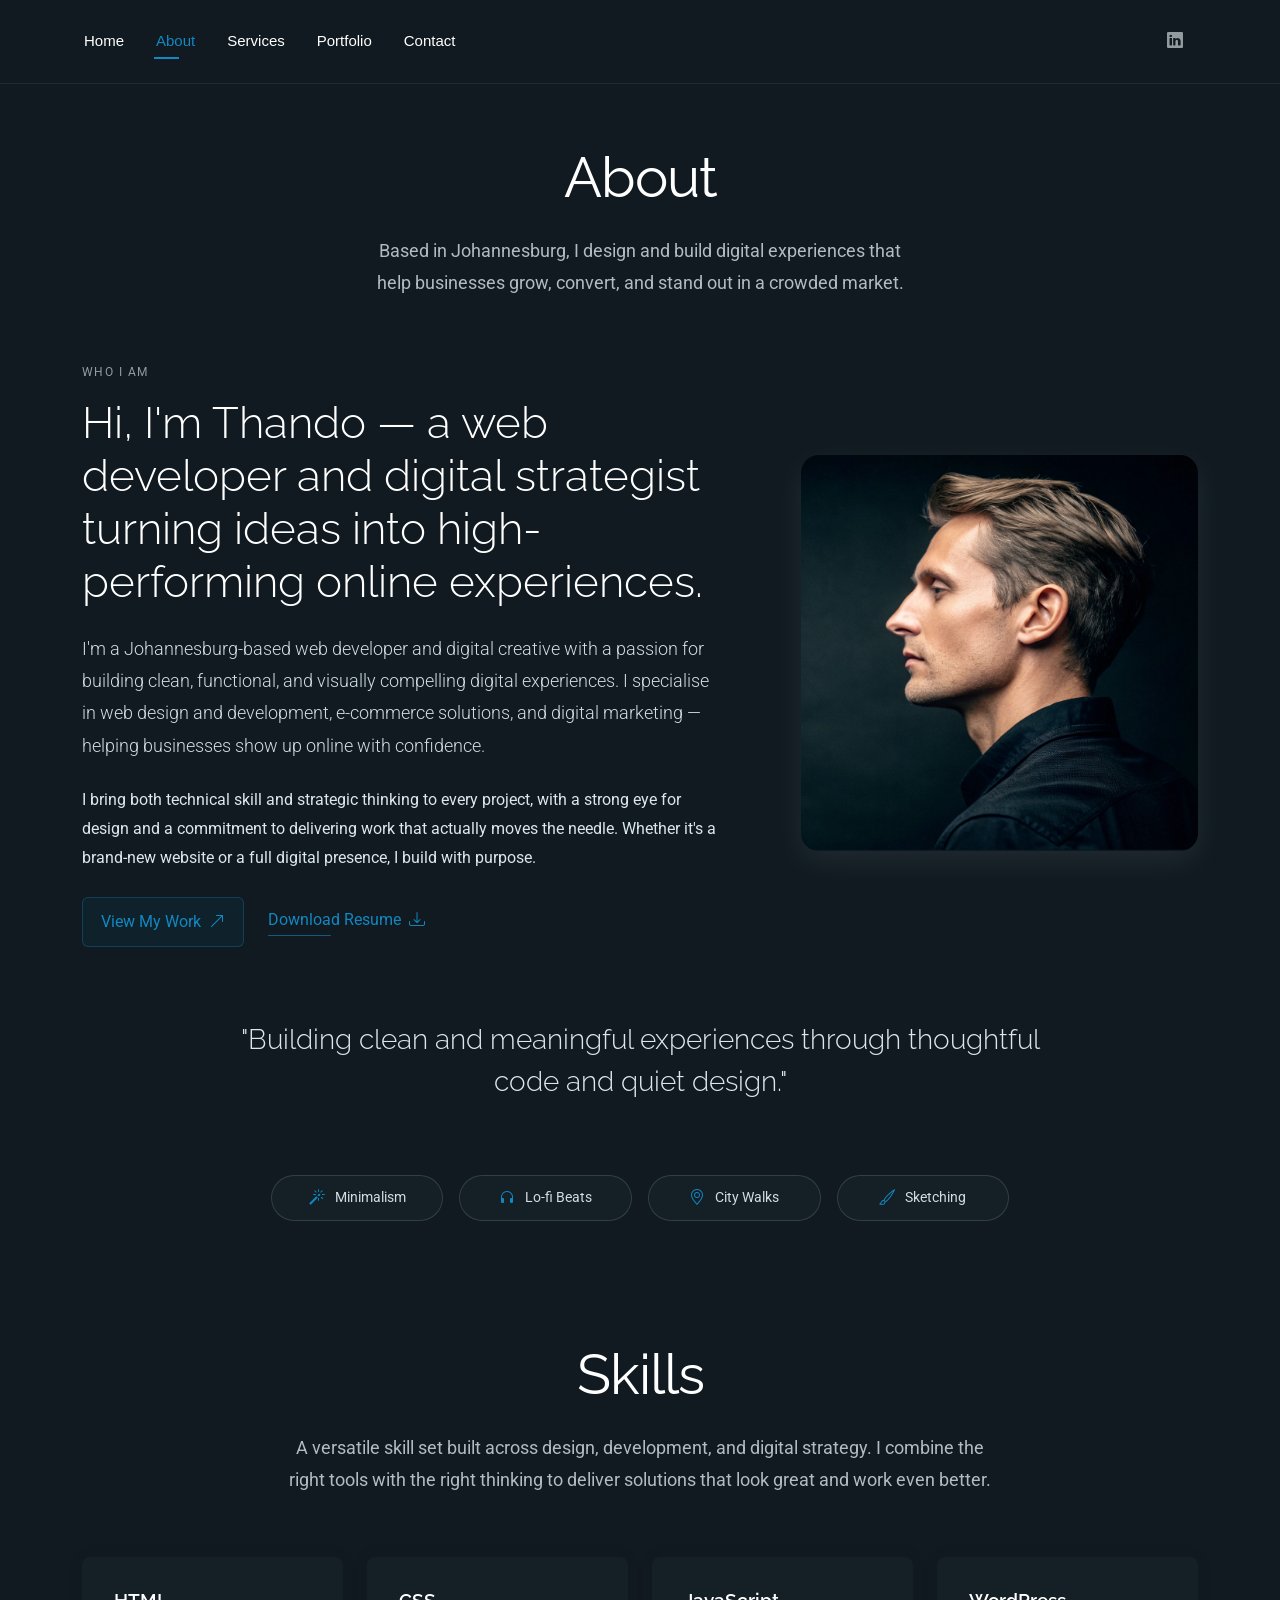
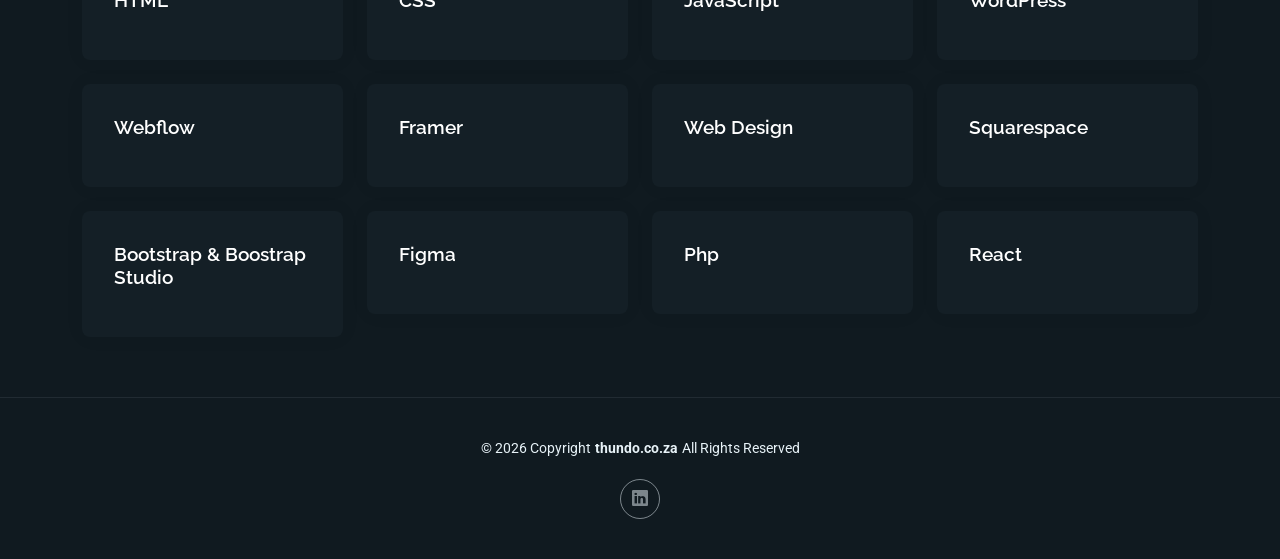
==== commit 7b235675: "link to socials and github added" ====
--- a/about.html
+++ b/about.html
@@ -4,13 +4,13 @@
 <head>
   <meta charset="utf-8">
   <meta content="width=device-width, initial-scale=1.0" name="viewport">
-  <title>About - FolioOne Bootstrap Template</title>
+  <title>About | thundo.co.za</title>
   <meta name="description" content="">
   <meta name="keywords" content="">
 
   <!-- Favicons -->
-  <link href="assets/img/favicon.png" rel="icon">
-  <link href="assets/img/apple-touch-icon.png" rel="apple-touch-icon">
+  <link href="assets/img/favicon.ico" rel="icon">
+  <link href="android-chrome-512x512.png" rel="apple-touch-icon">
 
   <!-- Fonts -->
   <link href="https://fonts.googleapis.com" rel="preconnect">
@@ -50,10 +50,7 @@
       </nav>
 
       <div class="header-social-links">
-        <a href="#" class="twitter"><i class="bi bi-twitter-x"></i></a>
-        <a href="#" class="facebook"><i class="bi bi-facebook"></i></a>
-        <a href="#" class="instagram"><i class="bi bi-instagram"></i></a>
-        <a href="#" class="linkedin"><i class="bi bi-linkedin"></i></a>
+        <a href="https://www.linkedin.com/in/thando-mcube-bb2957168?utm_source=share_via&utm_content=profile&utm_medium=member_android" class="linkedin"><i class="bi bi-linkedin"></i></a>
       </div>
 
     </div>
@@ -482,10 +479,7 @@
         <p>© <span>2026 Copyright</span><strong class="px-1 sitename">thundo.co.za</strong><span>All Rights Reserved<br></span></p>
       </div>
       <div class="social-links d-flex justify-content-center">
-        <a href=""><i class="bi bi-twitter-x"></i></a>
-        <a href=""><i class="bi bi-facebook"></i></a>
-        <a href=""><i class="bi bi-instagram"></i></a>
-        <a href=""><i class="bi bi-linkedin"></i></a>
+        <a href="https://www.linkedin.com/in/thando-mcube-bb2957168?utm_source=share_via&utm_content=profile&utm_medium=member_android"><i class="bi bi-linkedin"></i></a>
       </div>
     </div>
 
--- a/assets/css/main.css
+++ b/assets/css/main.css
@@ -2845,11 +2845,4 @@
 
 .contact .contact-form .btn:hover {
   background-color: color-mix(in srgb, var(--surface-color), transparent 70%);
-}
-
-/*--------------------------------------------------------------
-# Starter Section Section
---------------------------------------------------------------*/
-.starter-section {
-  /* Add your styles here */
 }
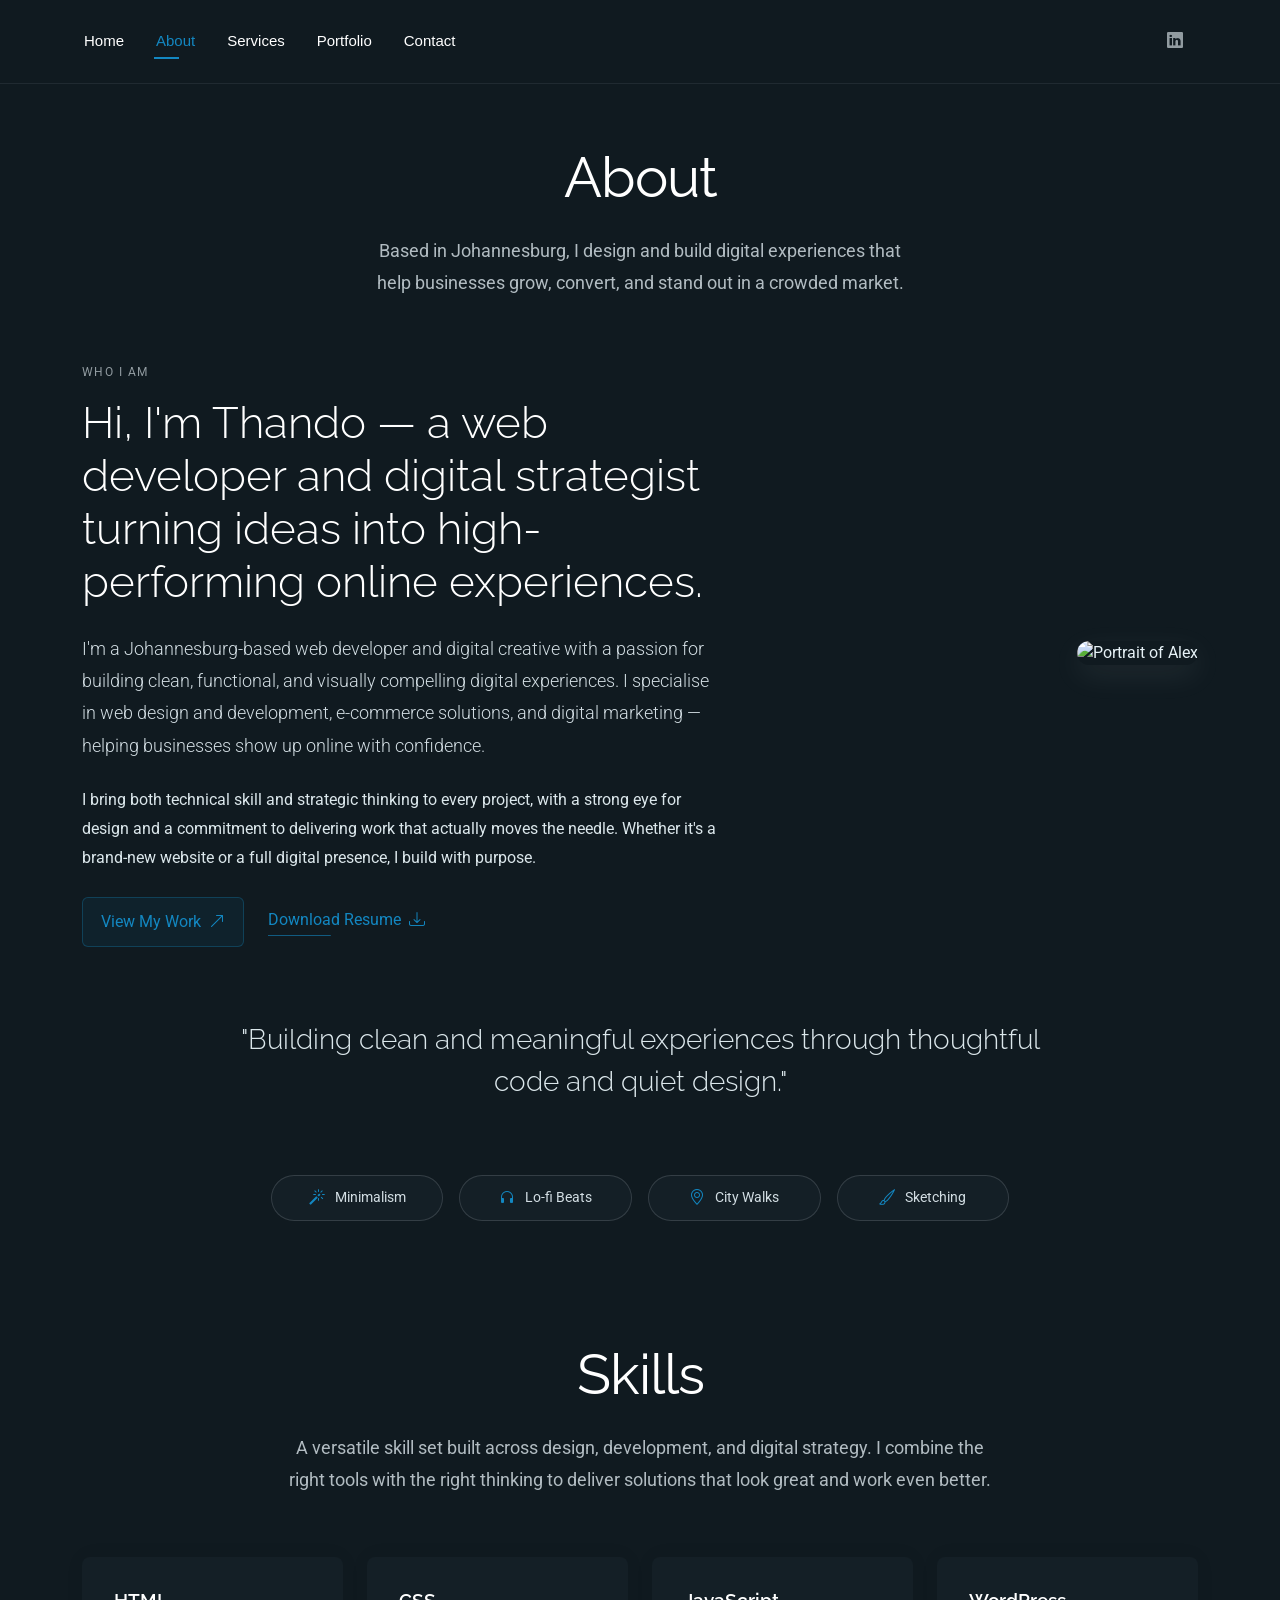
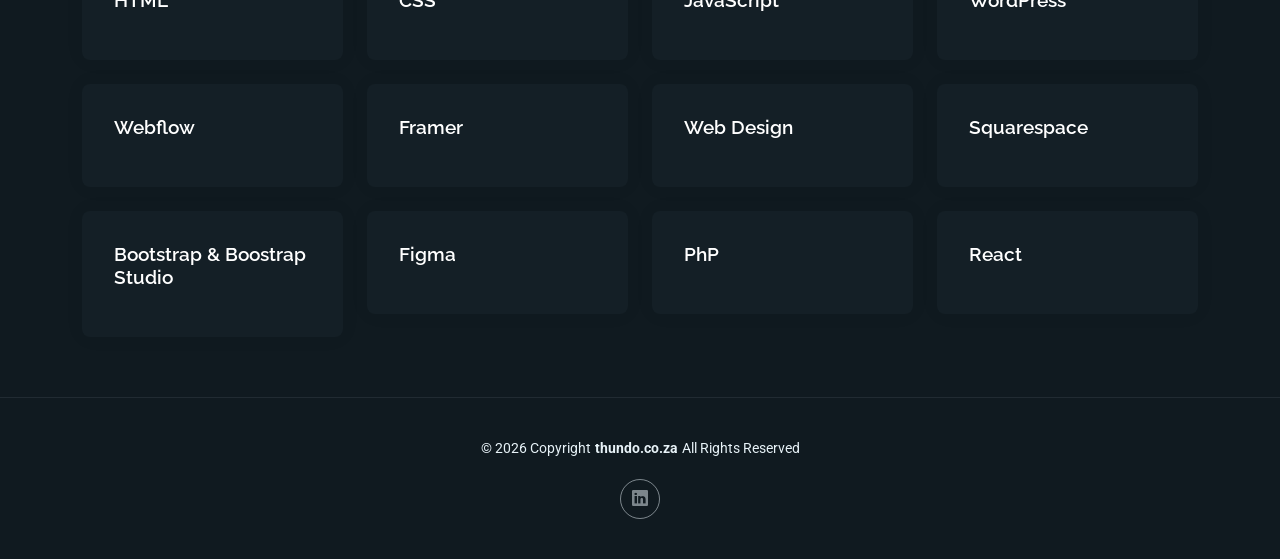
==== commit 2fc6a62f: "replace images" ====
--- a/about.html
+++ b/about.html
@@ -95,7 +95,7 @@
 
           <div class="col-lg-5" data-aos="zoom-in" data-aos-delay="250">
             <figure class="profile-figure text-center text-lg-end">
-              <img src="assets/img/profile/profile-square-11.webp" alt="Portrait of Alex" class="img-fluid profile-photo">
+              <img src="https://images.unsplash.com/photo-1638295403454-a1356f7dd340?q=80&w=870&auto=format&fit=crop&ixlib=rb-4.1.0&ixid=M3wxMjA3fDB8MHxwaG90by1wYWdlfHx8fGVufDB8fHx8fA%3D%3D" alt="Portrait of Alex" class="img-fluid profile-photo">
             </figure>
           </div>
         </div>
@@ -284,7 +284,7 @@
           </div>
           <div class="col-md-6 col-lg-3" data-aos="fade-up" data-aos-delay="400">
             <div class="skill-box">
-              <h3>Php</h3>
+              <h3>PhP</h3>
             </div>
           </div>
           <div class="col-md-6 col-lg-3" data-aos="fade-up" data-aos-delay="400">
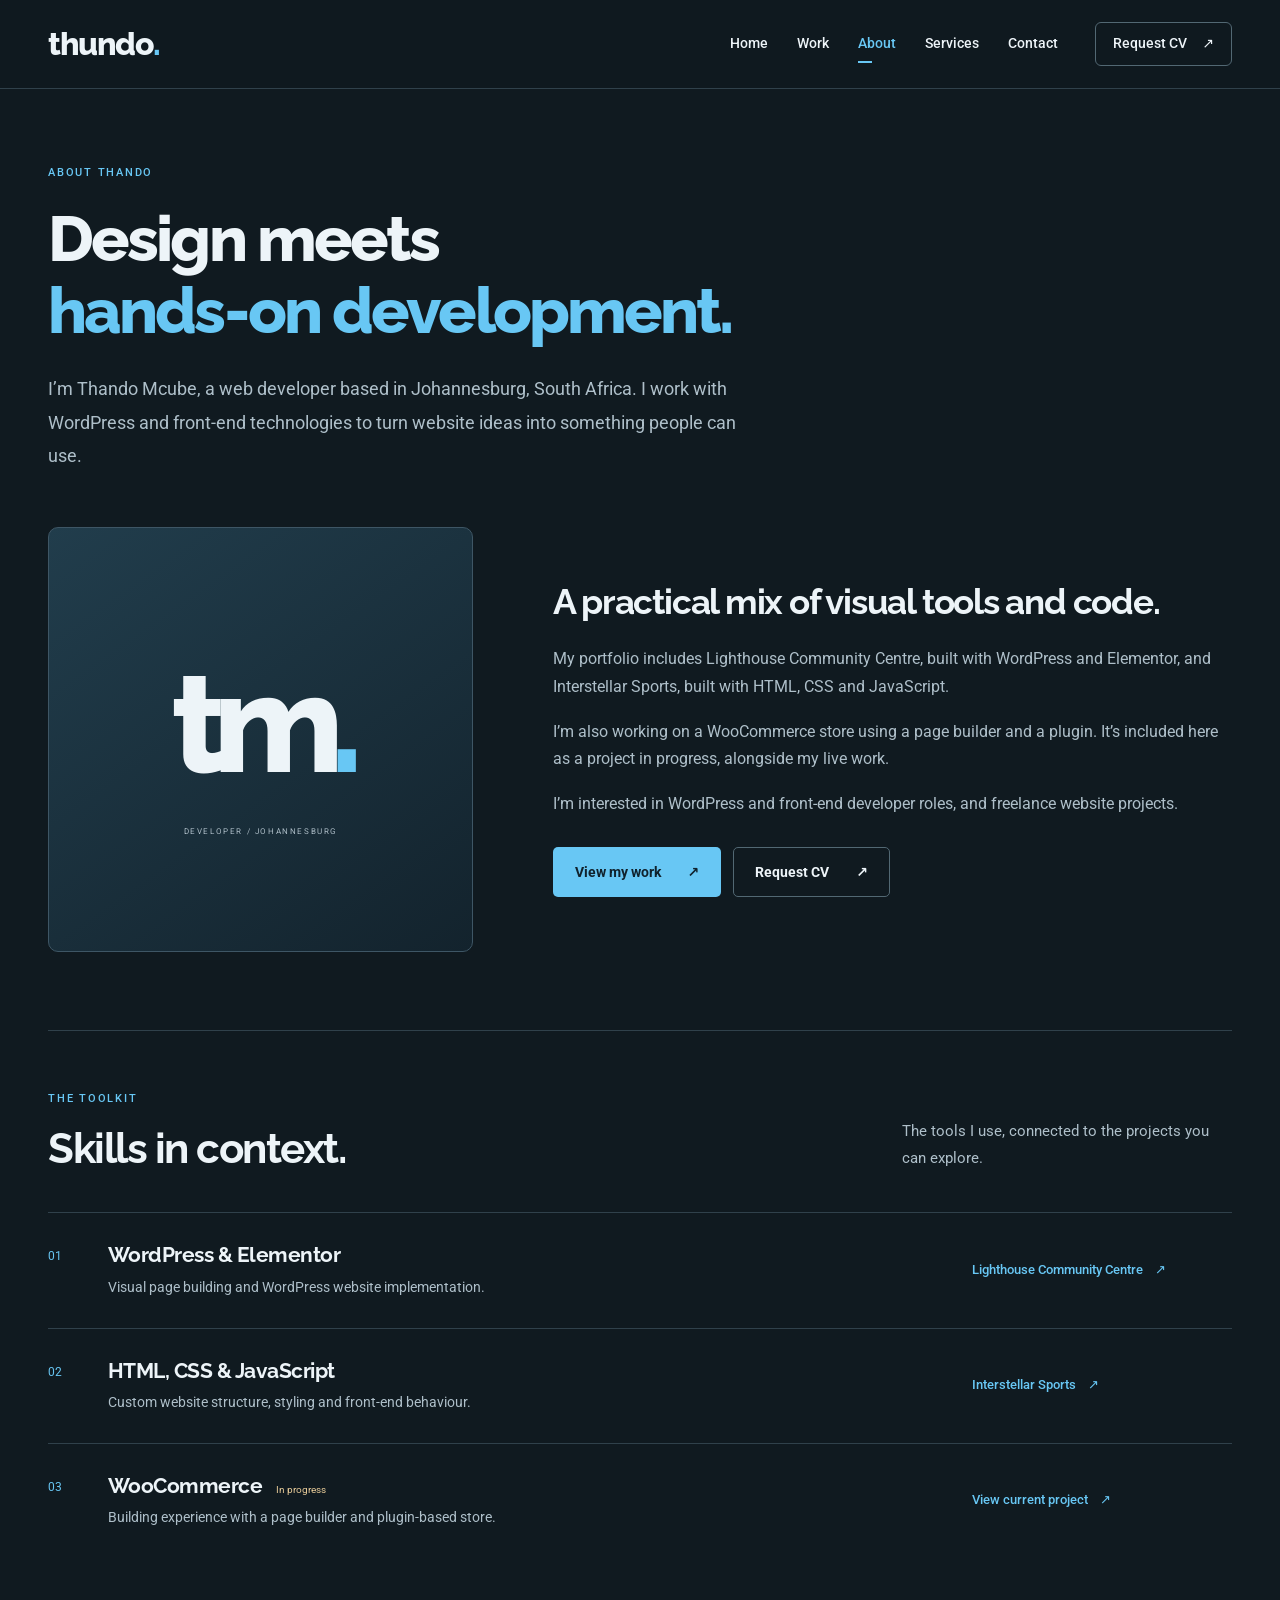
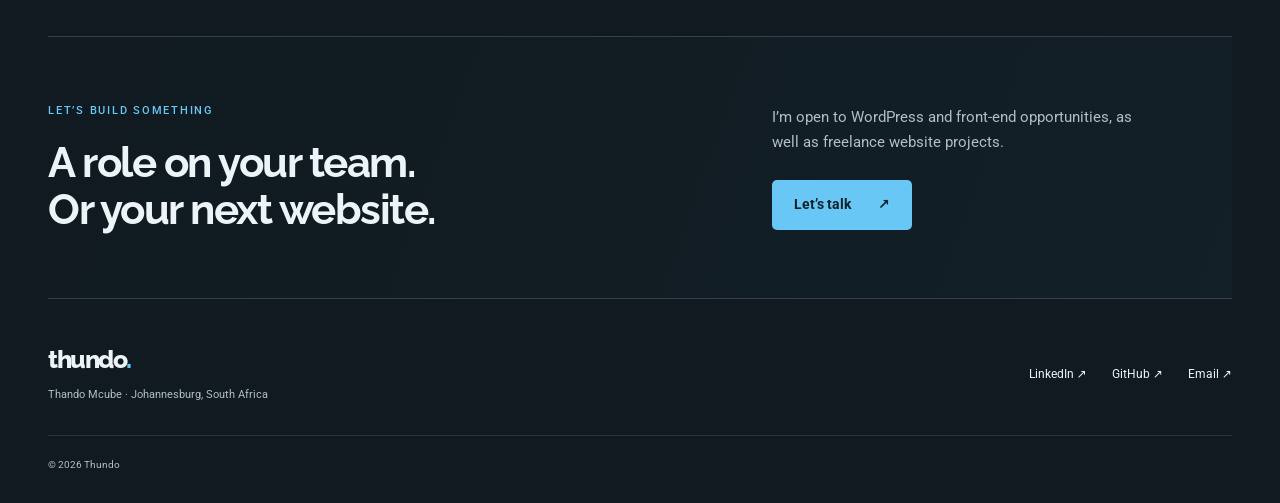
==== commit 4a25ecfc: "Improve Thundo developer portfolio and project presentation" ====
--- a/about.html
+++ b/about.html
@@ -1,511 +1,29 @@
-<!DOCTYPE html>
-<html lang="en">
-
+<!doctype html>
+<html lang="en-ZA">
 <head>
-  <meta charset="utf-8">
-  <meta content="width=device-width, initial-scale=1.0" name="viewport">
-  <title>About | thundo.co.za</title>
-  <meta name="description" content="">
-  <meta name="keywords" content="">
-
-  <!-- Favicons -->
-  <link href="assets/img/favicon.ico" rel="icon">
-  <link href="android-chrome-512x512.png" rel="apple-touch-icon">
-
-  <!-- Fonts -->
-  <link href="https://fonts.googleapis.com" rel="preconnect">
-  <link href="https://fonts.gstatic.com" rel="preconnect" crossorigin>
-  <link href="https://fonts.googleapis.com/css2?family=Roboto:ital,wght@0,100;0,300;0,400;0,500;0,700;0,900;1,100;1,300;1,400;1,500;1,700;1,900&family=Poppins:ital,wght@0,100;0,200;0,300;0,400;0,500;0,600;0,700;0,800;0,900;1,100;1,200;1,300;1,400;1,500;1,600;1,700;1,800;1,900&family=Raleway:ital,wght@0,100;0,200;0,300;0,400;0,500;0,600;0,700;0,800;0,900;1,100;1,200;1,300;1,400;1,500;1,600;1,700;1,800;1,900&display=swap" rel="stylesheet">
-
-  <!-- Vendor CSS Files -->
-  <link href="assets/vendor/bootstrap/css/bootstrap.min.css" rel="stylesheet">
-  <link href="assets/vendor/bootstrap-icons/bootstrap-icons.css" rel="stylesheet">
-  <link href="assets/vendor/aos/aos.css" rel="stylesheet">
-  <link href="assets/vendor/swiper/swiper-bundle.min.css" rel="stylesheet">
-  <link href="assets/vendor/glightbox/css/glightbox.min.css" rel="stylesheet">
-
-  <!-- Main CSS File -->
-  <link href="assets/css/main.css" rel="stylesheet">
+<meta charset="utf-8">
+<meta name="viewport" content="width=device-width, initial-scale=1">
+<title>About Thando Mcube | Thundo</title>
+<meta name="description" content="Johannesburg-based WordPress and front-end developer. See the tools and projects behind my work.">
+<meta name="theme-color" content="#101a20">
+<meta property="og:type" content="website">
+<meta property="og:title" content="About Thando Mcube | Thundo">
+<meta property="og:description" content="Johannesburg-based WordPress and front-end developer. See the tools and projects behind my work.">
+<link rel="icon" href="assets/img/favicon.ico">
+<link rel="apple-touch-icon" href="assets/img/apple-touch-icon.png">
+<link rel="preconnect" href="https://fonts.googleapis.com">
+<link rel="preconnect" href="https://fonts.gstatic.com" crossorigin>
+<link href="https://fonts.googleapis.com/css2?family=Raleway:wght@500;600;700;800&amp;family=Roboto:wght@400;500;700&amp;display=swap" rel="stylesheet">
+<link rel="stylesheet" href="assets/css/site.css">
+<script src="assets/js/site.js" defer></script>
 </head>
-
-<body class="about-page">
-
-  <header id="header" class="header d-flex align-items-center light-background sticky-top">
-    <div class="container position-relative d-flex align-items-center justify-content-between">
-
-      <!-- <a href="index.html" class="logo d-flex align-items-center me-auto me-xl-0">
-      <img src="assets/img/logo.webp" alt="">
-      <h1 class="sitename">FolioOne</h1> 
-    </a> -->
-
-      <nav id="navmenu" class="navmenu">
-        <ul>
-          <li><a href="index.html">Home</a></li>
-          <li><a href="about.html" class="active">About</a></li>
-          <li><a href="services.html">Services</a></li>
-          <li><a href="portfolio.html">Portfolio</a></li>
-          <li><a href="contact.html">Contact</a></li>
-        </ul>
-        <i class="mobile-nav-toggle d-xl-none bi bi-list"></i>
-      </nav>
-
-      <div class="header-social-links">
-        <a href="https://www.linkedin.com/in/thando-mcube-bb2957168?utm_source=share_via&utm_content=profile&utm_medium=member_android" class="linkedin"><i class="bi bi-linkedin"></i></a>
-      </div>
-
-    </div>
-  </header>
-
-  <main class="main">
-
-    <!-- About Section -->
-    <section id="about" class="about section">
-
-      <!-- Section Title -->
-      <div class="container section-title" data-aos="fade-up">
-        <h2>About</h2>
-        <p>Based in Johannesburg, I design and build digital experiences that help businesses grow, convert, and stand out in a crowded market.</p>
-      </div><!-- End Section Title -->
-
-      <div class="container" data-aos="fade-up" data-aos-delay="100">
-
-        <!-- Intro + Photo -->
-        <div class="row align-items-center justify-content-between gy-5 mb-5">
-          <div class="col-lg-7" data-aos="fade-right" data-aos-delay="150">
-            <div class="intro-content">
-              <span class="eyebrow">WHO I AM</span>
-              <h2 class="headline">Hi, I'm Thando — a web developer and digital strategist turning ideas into high-performing online experiences.</h2>
-              <p class="lead">
-                I'm a Johannesburg-based web developer and digital creative with a passion for building clean, functional, and visually compelling digital experiences. I specialise in web design and development, e-commerce solutions, and digital marketing — helping businesses show up online with confidence.
-              </p>
-              <p>
-                I bring both technical skill and strategic thinking to every project, with a strong eye for design and a commitment to delivering work that actually moves the needle. Whether it's a brand-new website or a full digital presence, I build with purpose.
-              </p>
-
-              <div class="cta-group">
-                <a href="#portfolio" class="btn-ghost">
-                  View My Work <i class="bi bi-arrow-up-right"></i>
-                </a>
-                <a href="#" class="link-underline">
-                  Download Resume <i class="bi bi-download"></i>
-                </a>
-              </div>
-            </div>
-          </div>
-
-          <div class="col-lg-5" data-aos="zoom-in" data-aos-delay="250">
-            <figure class="profile-figure text-center text-lg-end">
-              <img src="https://images.unsplash.com/photo-1638295403454-a1356f7dd340?q=80&w=870&auto=format&fit=crop&ixlib=rb-4.1.0&ixid=M3wxMjA3fDB8MHxwaG90by1wYWdlfHx8fGVufDB8fHx8fA%3D%3D" alt="Portrait of Alex" class="img-fluid profile-photo">
-            </figure>
-          </div>
-        </div>
-        <!-- End Intro + Photo -->
-
-        <!-- Skills Grid -->
-        <!--<div class="mb-5">
-          <div class="row g-4">
-            <div class="col-6 col-md-4 col-lg-3" data-aos="fade-up" data-aos-delay="120">
-              <div class="skill-item">
-                <i class="bi bi-layout-text-window"></i>
-                <h3>UI/UX</h3>
-                <p>Vivamus sagittis lacus molestie placerat.</p>
-              </div>
-            </div>
-            <div class="col-6 col-md-4 col-lg-3" data-aos="fade-up" data-aos-delay="180">
-              <div class="skill-item">
-                <i class="bi bi-code-slash"></i>
-                <h3>React.js</h3>
-                <p>Maecenas pharetra magna sit amet risus.</p>
-              </div>
-            </div>
-            <div class="col-6 col-md-4 col-lg-3" data-aos="fade-up" data-aos-delay="240">
-              <div class="skill-item">
-                <i class="bi bi-phone"></i>
-                <h3>Mobile-first</h3>
-                <p>Donec id elit non mi porta gravida.</p>
-              </div>
-            </div>
-            <div class="col-6 col-md-4 col-lg-3" data-aos="fade-up" data-aos-delay="300">
-              <div class="skill-item">
-                <i class="bi bi-camera"></i>
-                <h3>Photography</h3>
-                <p>Aliquam euismod nunc at augue cursus.</p>
-              </div>
-            </div>
-          </div>
-        </div>-->
-        <!-- End Skills Grid -->
-
-        <!-- Journey Timeline -->
-         <!--
-        <div class="mb-5">
-          <div class="row g-4">
-            <div class="col-md-6 col-lg-3" data-aos="fade-up" data-aos-delay="120">
-              <article class="timeline-item">
-                <span class="dot"></span>
-                <time>2018</time>
-                <h4>B.A. in Design</h4>
-                <p>Quisque euismod turpis ut sapien luctus bibendum.</p>
-              </article>
-            </div>
-            <div class="col-md-6 col-lg-3" data-aos="fade-up" data-aos-delay="180">
-              <article class="timeline-item">
-                <span class="dot"></span>
-                <time>2020</time>
-                <h4>Freelance Start</h4>
-                <p>Mauris non arcu non urna convallis vulputate.</p>
-              </article>
-            </div>
-            <div class="col-md-6 col-lg-3" data-aos="fade-up" data-aos-delay="240">
-              <article class="timeline-item">
-                <span class="dot"></span>
-                <time>2022</time>
-                <h4>Joined Creative Studio</h4>
-                <p>Nunc sed nibh et libero fermentum posuere.</p>
-              </article>
-            </div>
-            <div class="col-md-6 col-lg-3" data-aos="fade-up" data-aos-delay="300">
-              <article class="timeline-item">
-                <span class="dot"></span>
-                <time>2024</time>
-                <h4>Lead Frontend</h4>
-                <p>Proin commodo massa sit amet urna pretium.</p>
-              </article>
-            </div>
-          </div>
-        </div>-->
-        <!-- End Journey Timeline -->
-
-        <!-- Quote -->
-        <blockquote class="personal-quote text-center mb-5" data-aos="fade-down" data-aos-delay="200">
-          <p>"Building clean and meaningful experiences through thoughtful code and quiet design."</p>
-        </blockquote>
-        <!-- End Quote -->
-
-        <!-- Fun Facts -->
-        <div class="row g-3 justify-content-center">
-          <div class="col-6 col-md-3 col-lg-2" data-aos="zoom-in" data-aos-delay="120">
-            <div class="fact-pill">
-              <i class="bi bi-magic"></i>
-              <span>Minimalism</span>
-            </div>
-          </div>
-          <div class="col-6 col-md-3 col-lg-2" data-aos="zoom-in" data-aos-delay="160">
-            <div class="fact-pill">
-              <i class="bi bi-headphones"></i>
-              <span>Lo-fi Beats</span>
-            </div>
-          </div>
-          <div class="col-6 col-md-3 col-lg-2" data-aos="zoom-in" data-aos-delay="200">
-            <div class="fact-pill">
-              <i class="bi bi-geo-alt"></i>
-              <span>City Walks</span>
-            </div>
-          </div>
-          <div class="col-6 col-md-3 col-lg-2" data-aos="zoom-in" data-aos-delay="240">
-            <div class="fact-pill">
-              <i class="bi bi-brush"></i>
-              <span>Sketching</span>
-            </div>
-          </div>
-        </div>
-        <!-- End Fun Facts -->
-
-      </div>
-
-    </section><!-- /About Section -->
-
-    <!-- Skills Section -->
-    <section id="skills" class="skills section">
-
-      <!-- Section Title -->
-      <div class="container section-title" data-aos="fade-up">
-        <h2>Skills</h2>
-        <p>A versatile skill set built across design, development, and digital strategy. I combine the right tools with the right thinking to deliver solutions that look great and work even better.</p>
-      </div><!-- End Section Title -->
-
-      <div class="container" data-aos="fade-up" data-aos-delay="100">
-
-        <div class="row g-4 skills-animation">
-
-          <div class="col-md-6 col-lg-3" data-aos="fade-up" data-aos-delay="100">
-            <div class="skill-box">
-              <h3>HTML</h3>
-            </div>
-          </div>
-
-          <div class="col-md-6 col-lg-3" data-aos="fade-up" data-aos-delay="200">
-            <div class="skill-box">
-              <h3>CSS</h3>
-            </div>
-          </div>
-
-          <div class="col-md-6 col-lg-3" data-aos="fade-up" data-aos-delay="300">
-            <div class="skill-box">
-              <h3>JavaScript</h3>
-            </div>
-          </div>
-
-          <div class="col-md-6 col-lg-3" data-aos="fade-up" data-aos-delay="400">
-            <div class="skill-box">
-              <h3>WordPress</h3>
-            </div>
-          </div>
-
-          <div class="col-md-6 col-lg-3" data-aos="fade-up" data-aos-delay="400">
-            <div class="skill-box">
-              <h3>Webflow</h3>
-            </div>
-          </div>
-          <div class="col-md-6 col-lg-3" data-aos="fade-up" data-aos-delay="400">
-            <div class="skill-box">
-              <h3>Framer</h3>
-            </div>
-          </div>
-          <div class="col-md-6 col-lg-3" data-aos="fade-up" data-aos-delay="400">
-            <div class="skill-box">
-              <h3>Web Design</h3>
-            </div>
-          </div>
-          <div class="col-md-6 col-lg-3" data-aos="fade-up" data-aos-delay="400">
-            <div class="skill-box">
-              <h3>Squarespace</h3>
-            </div>
-          </div>
-          <div class="col-md-6 col-lg-3" data-aos="fade-up" data-aos-delay="400">
-            <div class="skill-box">
-              <h3>Bootstrap & Boostrap Studio</h3>
-            </div>
-          </div>
-          <div class="col-md-6 col-lg-3" data-aos="fade-up" data-aos-delay="400">
-            <div class="skill-box">
-              <h3>Figma</h3>
-            </div>
-          </div>
-          <div class="col-md-6 col-lg-3" data-aos="fade-up" data-aos-delay="400">
-            <div class="skill-box">
-              <h3>PhP</h3>
-            </div>
-          </div>
-          <div class="col-md-6 col-lg-3" data-aos="fade-up" data-aos-delay="400">
-            <div class="skill-box">
-              <h3>React</h3>
-            </div>
-          </div>
-
-        </div>
-
-      </div>
-
-    </section><!-- /Skills Section -->
-
-    <!-- Stats Section -->
-    <!--<section id="stats" class="stats section dark-background">
-
-      <div class="container" data-aos="fade-up" data-aos-delay="100">
-
-        <div class="row align-items-center">
-          <div class="col-lg-4" data-aos="fade-up" data-aos-delay="200">
-            <div class="avatars d-flex align-items-center">
-              <img src="assets/img/person/person-m-2.webp" alt="Avatar 1" class="rounded-circle" loading="lazy">
-              <img src="assets/img/person/person-m-3.webp" alt="Avatar 2" class="rounded-circle" loading="lazy">
-              <img src="assets/img/person/person-f-5.webp" alt="Avatar 3" class="rounded-circle" loading="lazy">
-              <img src="assets/img/person/person-m-5.webp" alt="Avatar 4" class="rounded-circle" loading="lazy">
-            </div>
-          </div>
-
-          <div class="col-lg-8">
-            <div class="row counters">
-              <div class="col-md-4" data-aos="fade-up" data-aos-delay="300">
-                <h2><span data-purecounter-start="0" data-purecounter-end="185" data-purecounter-duration="1" class="purecounter"></span>+</h2>
-                <p>Nemo enim ipsam</p>
-              </div>
-
-              <div class="col-md-4" data-aos="fade-up" data-aos-delay="400">
-                <h2><span data-purecounter-start="0" data-purecounter-end="32" data-purecounter-duration="1" class="purecounter"></span>K</h2>
-                <p>Voluptatem sequi</p>
-              </div>
-
-              <div class="col-md-4" data-aos="fade-up" data-aos-delay="500">
-                <h2><span data-purecounter-start="0" data-purecounter-end="128" data-purecounter-duration="1" class="purecounter"></span>+</h2>
-                <p>Dolor sit consectetur</p>
-              </div>
-            </div>
-          </div>
-        </div>
-      </div>-->
-
-    </section><!-- /Stats Section -->
-
-    <!-- Testimonials Section -->
-    <!--<section id="testimonials" class="testimonials section">
-
-      
-      <div class="container section-title" data-aos="fade-up">
-        <h2>Testimonials</h2>
-        <p>Necessitatibus eius consequatur ex aliquid fuga eum quidem sint consectetur velit</p>
-      </div>
-
-      <div class="container" data-aos="fade-up" data-aos-delay="100">
-
-        <div class="swiper init-swiper">
-          <script type="application/json" class="swiper-config">
-            {
-              "loop": true,
-              "speed": 600,
-              "autoplay": {
-                "delay": 5000
-              },
-              "slidesPerView": "auto",
-              "pagination": {
-                "el": ".swiper-pagination",
-                "type": "bullets",
-                "clickable": true
-              }
-            }
-          </script>
-          <div class="swiper-wrapper">
-
-            <div class="swiper-slide">
-              <div class="testimonial-item">
-                <div class="row gy-4 justify-content-center">
-                  <div class="col-lg-6">
-                    <div class="testimonial-content">
-                      <p>
-                        <i class="bi bi-quote quote-icon-left"></i>
-                        <span>Proin iaculis purus consequat sem cure digni ssim donec porttitora entum suscipit rhoncus. Accusantium quam, ultricies eget id, aliquam eget nibh et. Maecen aliquam, risus at semper.</span>
-                        <i class="bi bi-quote quote-icon-right"></i>
-                      </p>
-                      <h3>Saul Goodman</h3>
-                      <h4>Ceo &amp; Founder</h4>
-                      <div class="stars">
-                        <i class="bi bi-star-fill"></i><i class="bi bi-star-fill"></i><i class="bi bi-star-fill"></i><i class="bi bi-star-fill"></i><i class="bi bi-star-fill"></i>
-                      </div>
-                    </div>
-                  </div>
-                  <div class="col-lg-2 text-center">
-                    <img src="assets/img/person/person-m-9.webp" class="img-fluid testimonial-img" alt="">
-                  </div>
-                </div>
-              </div>
-            </div>
-
-            <div class="swiper-slide">
-              <div class="testimonial-item">
-                <div class="row gy-4 justify-content-center">
-                  <div class="col-lg-6">
-                    <div class="testimonial-content">
-                      <p>
-                        <i class="bi bi-quote quote-icon-left"></i>
-                        <span>Export tempor illum tamen malis malis eram quae irure esse labore quem cillum quid cillum eram malis quorum velit fore eram velit sunt aliqua noster fugiat irure amet legam anim culpa.</span>
-                        <i class="bi bi-quote quote-icon-right"></i>
-                      </p>
-                      <h3>Sara Wilsson</h3>
-                      <h4>Designer</h4>
-                      <div class="stars">
-                        <i class="bi bi-star-fill"></i><i class="bi bi-star-fill"></i><i class="bi bi-star-fill"></i><i class="bi bi-star-fill"></i><i class="bi bi-star-fill"></i>
-                      </div>
-                    </div>
-                  </div>
-                  <div class="col-lg-2 text-center">
-                    <img src="assets/img/person/person-f-5.webp" class="img-fluid testimonial-img" alt="">
-                  </div>
-                </div>
-              </div>
-            </div>
-
-            <div class="swiper-slide">
-              <div class="testimonial-item">
-                <div class="row gy-4 justify-content-center">
-                  <div class="col-lg-6">
-                    <div class="testimonial-content">
-                      <p>
-                        <i class="bi bi-quote quote-icon-left"></i>
-                        <span>Enim nisi quem export duis labore cillum quae magna enim sint quorum nulla quem veniam duis minim tempor labore quem eram duis noster aute amet eram fore quis sint minim.</span>
-                        <i class="bi bi-quote quote-icon-right"></i>
-                      </p>
-                      <h3>Jena Karlis</h3>
-                      <h4>Store Owner</h4>
-                      <div class="stars">
-                        <i class="bi bi-star-fill"></i><i class="bi bi-star-fill"></i><i class="bi bi-star-fill"></i><i class="bi bi-star-fill"></i><i class="bi bi-star-fill"></i>
-                      </div>
-                    </div>
-                  </div>
-                  <div class="col-lg-2 text-center">
-                    <img src="assets/img/person/person-f-12.webp" class="img-fluid testimonial-img" alt="">
-                  </div>
-                </div>
-              </div>
-            </div>
-
-            <div class="swiper-slide">
-              <div class="testimonial-item">
-                <div class="row gy-4 justify-content-center">
-                  <div class="col-lg-6">
-                    <div class="testimonial-content">
-                      <p>
-                        <i class="bi bi-quote quote-icon-left"></i>
-                        <span>Fugiat enim eram quae cillum dolore dolor amet nulla culpa multos export minim fugiat minim velit minim dolor enim duis veniam ipsum anim magna sunt elit fore quem dolore labore illum veniam.</span>
-                        <i class="bi bi-quote quote-icon-right"></i>
-                      </p>
-                      <h3>John Larson</h3>
-                      <h4>Entrepreneur</h4>
-                      <div class="stars">
-                        <i class="bi bi-star-fill"></i><i class="bi bi-star-fill"></i><i class="bi bi-star-fill"></i><i class="bi bi-star-fill"></i><i class="bi bi-star-fill"></i>
-                      </div>
-                    </div>
-                  </div>
-                  <div class="col-lg-2 text-center">
-                    <img src="assets/img/person/person-m-12.webp" class="img-fluid testimonial-img" alt="">
-                  </div>
-                </div>
-              </div>
-            </div>
-
-          </div>
-          <div class="swiper-pagination"></div>
-        </div>
-
-      </div>
-
-    </section>--><!-- /Testimonials Section -->
-
-  </main>
-
-  <footer id="footer" class="footer">
-
-    <div class="container">
-      <div class="copyright text-center ">
-        <p>© <span>2026 Copyright</span><strong class="px-1 sitename">thundo.co.za</strong><span>All Rights Reserved<br></span></p>
-      </div>
-      <div class="social-links d-flex justify-content-center">
-        <a href="https://www.linkedin.com/in/thando-mcube-bb2957168?utm_source=share_via&utm_content=profile&utm_medium=member_android"><i class="bi bi-linkedin"></i></a>
-      </div>
-    </div>
-
-  </footer>
-
-  <!-- Scroll Top -->
-  <a href="#" id="scroll-top" class="scroll-top d-flex align-items-center justify-content-center"><i class="bi bi-arrow-up-short"></i></a>
-
-  <!-- Preloader -->
-  <div id="preloader"></div>
-
-  <!-- Vendor JS Files -->
-  <script src="assets/vendor/bootstrap/js/bootstrap.bundle.min.js"></script>
-  <script src="assets/vendor/php-email-form/validate.js"></script>
-  <script src="assets/vendor/aos/aos.js"></script>
-  <script src="assets/vendor/typed.js/typed.umd.js"></script>
-  <script src="assets/vendor/waypoints/noframework.waypoints.js"></script>
-  <script src="assets/vendor/purecounter/purecounter_vanilla.js"></script>
-  <script src="assets/vendor/swiper/swiper-bundle.min.js"></script>
-  <script src="assets/vendor/imagesloaded/imagesloaded.pkgd.min.js"></script>
-  <script src="assets/vendor/isotope-layout/isotope.pkgd.min.js"></script>
-  <script src="assets/vendor/glightbox/js/glightbox.min.js"></script>
-
-  <!-- Main JS File -->
-  <script src="assets/js/main.js"></script>
-
-</body>
-
-</html>+<body>
+<a class="skip-link" href="#main">Skip to content</a>
+<header class="site-header"><div class="container header-inner">
+<a class="wordmark" href="index.html" aria-label="Thundo home">thundo<span>.</span></a>
+<button class="menu-toggle" type="button" aria-expanded="false" aria-controls="primary-nav" hidden>Menu <span aria-hidden="true">☰</span></button>
+<nav id="primary-nav" class="primary-nav" aria-label="Main navigation"><a href="index.html">Home</a><a href="portfolio.html">Work</a><a href="about.html" aria-current="page">About</a><a href="services.html">Services</a><a href="contact.html">Contact</a><a class="nav-cv" href="mailto:info@thundo.co.za?subject=CV%20request%20%E2%80%94%20Thando%20Mcube">Request CV <span aria-hidden="true">↗</span></a></nav>
+</div></header>
+<main id="main" tabindex="-1"><section class="page-intro container"><p class="eyebrow">ABOUT THANDO</p><h1>Design meets<br><span class="accent">hands-on development.</span></h1><p class="lead">I’m Thando Mcube, a web developer based in Johannesburg, South Africa. I work with WordPress and front-end technologies to turn website ideas into something people can use.</p></section><section class="container about-layout"><div class="monogram" aria-hidden="true"><span>tm<span class="accent">.</span></span><small>DEVELOPER / JOHANNESBURG</small></div><div><h2>A practical mix of visual tools and code.</h2><p>My portfolio includes Lighthouse Community Centre, built with WordPress and Elementor, and Interstellar Sports, built with HTML, CSS and JavaScript.</p><p>I’m also working on a WooCommerce store using a page builder and a plugin. It’s included here as a project in progress, alongside my live work.</p><p>I’m interested in WordPress and front-end developer roles, and freelance website projects.</p><div class="actions"><a class="button primary" href="portfolio.html">View my work <span aria-hidden="true">↗</span></a><a class="button secondary" href="mailto:info@thundo.co.za?subject=CV%20request%20%E2%80%94%20Thando%20Mcube">Request CV <span aria-hidden="true">↗</span></a></div></div></section><section class="container skills-section" id="skills"><div class="section-heading"><div><p class="eyebrow">THE TOOLKIT</p><h2>Skills in context.</h2></div><p>The tools I use, connected to the projects you can explore.</p></div><div class="skill-rows"><article><span class="row-number">01</span><div><h3>WordPress &amp; Elementor</h3><p>Visual page building and WordPress website implementation.</p></div><a class="text-link" href="lhcc.html">Lighthouse Community Centre <span aria-hidden="true">↗</span></a></article><article><span class="row-number">02</span><div><h3>HTML, CSS &amp; JavaScript</h3><p>Custom website structure, styling and front-end behaviour.</p></div><a class="text-link" href="interstellar-sports.html">Interstellar Sports <span aria-hidden="true">↗</span></a></article><article><span class="row-number">03</span><div><h3>WooCommerce <span class="inline-note">In progress</span></h3><p>Building experience with a page builder and plugin-based store.</p></div><a class="text-link" href="woocommerce.html">View current project <span aria-hidden="true">↗</span></a></article></div></section><section class="contact-band container"><div><p class="eyebrow">LET’S BUILD SOMETHING</p><h2>A role on your team.<br>Or your next website.</h2></div><div><p>I’m open to WordPress and front-end opportunities, as well as freelance website projects.</p><a class="button primary" href="contact.html">Let’s talk <span aria-hidden="true">↗</span></a></div></section></main>
+<footer class="site-footer container"><div><a class="wordmark" href="index.html">thundo<span>.</span></a><p>Thando Mcube · Johannesburg, South Africa</p></div><div class="footer-links"><a href="https://www.linkedin.com/in/thando-mcube-bb2957168">LinkedIn <span aria-hidden="true">↗</span></a><a href="https://github.com/thando-developer-works/">GitHub <span aria-hidden="true">↗</span></a><a href="mailto:info@thundo.co.za">Email <span aria-hidden="true">↗</span></a></div><p class="copyright">© 2026 Thundo</p></footer>
+</body></html>
--- a/assets/css/site.css
+++ b/assets/css/site.css
@@ -0,0 +1,230 @@
+/* Thundo: dark navy identity, brighter accessible blue, static-first layouts. */
+:root {color-scheme:dark;--bg:#101a20;--surface:#17252e;--text:#edf4f8;--muted:#aebfc9;--blue:#68c7f4;--line:#30414b;--heading:'Raleway',sans-serif;--body:'Roboto',system-ui,sans-serif}
+*{box-sizing:border-box}
+html{scroll-behavior:smooth;scroll-padding-top:100px}
+body{margin:0;background:var(--bg);color:var(--text);font-family:var(--body);font-size:16px;line-height:1.7;-webkit-font-smoothing:antialiased}
+img{display:block;max-width:100%;height:auto}
+a{color:inherit;text-decoration:none;text-underline-offset:5px}
+a:hover{color:var(--blue)}
+button{font:inherit;cursor:pointer}
+button,a{-webkit-tap-highlight-color:transparent}
+:focus-visible{outline:3px solid var(--blue);outline-offset:6px;border-radius:3px}
+#main:focus{outline:none}
+::selection{color:var(--bg);background:var(--blue)}
+h1,h2,h3,p,ul,figure{margin:0}
+h1,h2,h3{font-family:var(--heading);font-weight:700;line-height:1.13;letter-spacing:-.035em}
+p{color:var(--muted)}
+h2{font-size:clamp(30px,3.3vw,44px)}
+h3{font-size:23px;line-height:1.3;letter-spacing:-.025em}
+.container{width:min(1184px,calc(100% - 96px));margin-inline:auto}
+.sr-only{position:absolute;width:1px;height:1px;padding:0;margin:-1px;overflow:hidden;clip:rect(0,0,0,0);white-space:nowrap;border:0}
+.skip-link{position:fixed;top:12px;left:12px;padding:12px 24px;z-index:20;background:var(--blue);color:var(--bg);transform:translateY(-180%)}
+.skip-link:focus{transform:translateY(0);color:var(--bg)}
+.site-header{position:sticky;top:0;z-index:10;background:#101a20f5;border-bottom:1px solid var(--line);backdrop-filter:blur(14px)}
+.header-inner{display:flex;align-items:center;justify-content:space-between;min-height:88px;gap:30px}
+.wordmark{font-family:var(--heading);font-size:32px;font-weight:800;letter-spacing:-1.5px;line-height:1.2}
+.wordmark span{color:var(--blue)}
+.primary-nav{display:flex;align-items:center;gap:29px;font-size:14px;font-weight:500}
+.primary-nav a{padding:11px 0;position:relative}
+.primary-nav a[aria-current]{color:var(--blue)}
+.primary-nav a[aria-current]::after{content:'';position:absolute;bottom:4px;left:0;width:14px;height:2px;background:var(--blue)}
+.primary-nav .nav-cv{border:1px solid #526873;border-radius:6px;padding:9px 17px;margin-left:8px}
+.nav-cv span{margin-left:12px}
+.menu-toggle{background:transparent;border:1px solid var(--line);color:var(--text);border-radius:6px;min-height:44px;padding:8px 13px}
+.menu-toggle span{margin-left:12px}
+.menu-toggle[hidden]{display:none}
+.eyebrow{font-family:var(--body);font-size:11px;font-weight:500;letter-spacing:.16em;line-height:1.8;text-transform:uppercase;color:var(--blue)}
+.small-dot{display:inline-block;width:6px;height:6px;background:var(--blue);border-radius:50%;vertical-align:middle;margin-right:9px}
+.accent{color:var(--blue)}
+.home-hero{display:grid;grid-template-columns:1.05fr 1fr;align-items:center;gap:55px;padding-top:74px;padding-bottom:78px}
+.hero-copy h1{font-size:clamp(46px,5.7vw,76px);line-height:1.04;letter-spacing:-.055em;margin:25px 0 25px;font-weight:800}
+.hero-copy h1>span{color:var(--blue)}
+.hero-description{max-width:445px;font-size:18px;line-height:1.8}
+.actions{display:flex;align-items:center;flex-wrap:wrap;gap:12px;margin-top:30px}
+.button{display:inline-flex;align-items:center;justify-content:center;gap:27px;min-height:50px;padding:13px 21px;border:1px solid transparent;border-radius:5px;font-size:14px;line-height:1.5;font-weight:700;transition:background .18s,color .18s}
+.button.primary{background:var(--blue);color:#10222d}
+.button.primary:hover{background:#9edfff;color:#10222d}
+.button.secondary{border-color:#526873;background:transparent;color:var(--text)}
+.button.secondary:hover{background:#223743;border-color:var(--blue)}
+.availability{font-size:12px;margin-top:24px;color:var(--muted)}
+.availability .small-dot{background:#a1cbb0;width:5px;height:5px}
+.hero-showcase{min-width:0;padding-top:20px;position:relative}
+.showcase-label{display:flex;justify-content:space-between;font-size:10px;letter-spacing:.16em;color:var(--muted);margin:0 0 15px}
+.hero-window{display:block;background:#1b2c36;border:1px solid #40545f;border-radius:9px;overflow:hidden;box-shadow:0 25px 65px #0003;transform:rotate(-2deg)}
+.hero-window:hover{border-color:var(--blue)}
+.browser-bar{display:flex;justify-content:space-between;align-items:center;font-size:9px;color:#b4c6d1;background:#253844;padding:9px 14px;line-height:1.4}
+.browser-bar>span:first-child{color:#94aab8;letter-spacing:2px;font-size:7px}
+.hero-window img{width:100%;aspect-ratio:16/9;object-fit:cover}
+.window-caption{display:flex;justify-content:space-between;gap:12px;align-items:center;font-size:11px;padding:14px 15px}
+.window-caption>span:last-child{color:var(--muted);font-size:9px}
+.small-project{position:relative;display:flex;align-items:center;gap:17px;width:89%;margin:25px 0 0 auto;padding:13px;background:#1b2a33;border:1px solid #40545f;border-radius:8px;transform:rotate(2deg)}
+.small-project>img{width:91px;height:80px;object-fit:cover;object-position:center;border-radius:4px}
+.small-project>div{display:grid;gap:5px;flex:1;line-height:1.3}
+.small-project .eyebrow{font-size:8px}
+.small-project strong{font:700 16px var(--heading)}
+.small-project>div>span:last-child{font-size:10px;color:var(--muted)}
+.small-project>span{font-size:24px;margin:0 10px}
+.showcase-footnote{font-size:11px;margin-top:23px;text-align:right}
+.tool-strip{border-block:1px solid var(--line);background:#142129}
+.tool-strip .container{display:flex;align-items:center;justify-content:space-between;gap:25px;flex-wrap:wrap;padding-block:24px;font-size:14px}
+.tool-strip .strip-label{font-size:9px;letter-spacing:.15em;color:var(--muted)}
+.tool-strip .learning{color:var(--muted)}
+.learning small{font-size:9px;display:block;text-align:right;line-height:1.2}
+.work-section{padding-block:93px 84px}
+.section-heading{display:flex;justify-content:space-between;gap:40px;align-items:flex-end;margin-bottom:40px}
+.section-heading .eyebrow{margin-bottom:16px}
+.section-heading>p{max-width:330px;font-size:15px;line-height:1.8}
+.project-grid{display:grid;grid-template-columns:repeat(3,minmax(0,1fr));gap:28px}
+.project-card{min-width:0;display:flex;flex-direction:column;align-items:flex-start}
+.project-visual{width:100%;overflow:hidden;display:block;background:#1d2a33;border:1px solid var(--line);border-radius:7px;margin-bottom:21px}
+.project-visual img{width:100%;aspect-ratio:16/10;object-fit:cover;transition:transform .25s}
+.project-visual:hover img{transform:scale(1.03)}
+.project-meta{width:100%;display:flex;align-items:center;justify-content:space-between;gap:8px;margin-bottom:12px;font-size:10px;color:var(--muted)}
+.status{font-size:10px;white-space:nowrap;color:#c7e6d1;display:inline-flex;align-items:center;gap:6px;line-height:1.4}
+.status::before{content:'';width:5px;height:5px;border-radius:50%;background:currentColor;flex:none}
+.status-progress{color:#e5c997}
+.project-card :is(h2,h3){font-size:21px;margin-bottom:13px}
+.project-card :is(h2,h3) a>span{display:inline-block;font:400 22px var(--body);margin-left:5px;color:var(--blue)}
+.project-card p{font-size:14px;line-height:1.8;margin-bottom:20px}
+.tags{display:flex;flex-wrap:wrap;list-style:none;gap:7px;padding:0;font-size:10px;color:#c5d4de;letter-spacing:.02em}
+.tags li{padding:4px 9px;border:1px solid var(--line);border-radius:3px;line-height:1.5}
+.project-card .tags{margin-top:auto;margin-bottom:20px}
+.text-link{display:inline-flex;align-items:center;gap:12px;color:var(--blue);font-size:13px;font-weight:500;line-height:1.6;min-height:44px}
+.text-link:hover{text-decoration:underline}
+.work-in-progress{aspect-ratio:16/10;background:radial-gradient(ellipse at 40% 30%,#343048,#221e30 75%);width:100%;display:flex;flex-direction:column;align-items:center;justify-content:center;gap:12px;color:#e9dbfc}
+.wc-mark{font-family:var(--heading);font-size:55px;line-height:1.1;letter-spacing:-5px;font-weight:800;color:#d3adff}
+.work-in-progress>span:nth-child(2){font-size:12px;color:#d2c5e2}
+.work-in-progress .progress-label{font-size:8px;letter-spacing:.2em;border:1px solid #655276;border-radius:20px;padding:4px 9px;margin-top:3px}
+.about-strip{border-top:1px solid var(--line);padding-block:72px;display:grid;grid-template-columns:1fr 1.45fr;gap:70px}
+.about-strip p:not(.eyebrow){max-width:580px;margin:22px 0 14px;font-size:16px}
+.contact-band{border-block:1px solid var(--line);display:grid;grid-template-columns:1.4fr 1fr;gap:80px;padding-block:64px;margin-top:20px;background:linear-gradient(110deg,transparent,#17283266)}
+.contact-band .eyebrow{margin-bottom:18px}
+.contact-band>div:last-child{align-self:center}
+.contact-band p:not(.eyebrow){max-width:360px;font-size:15px;margin-bottom:24px}
+.site-footer{padding-block:45px 30px;display:grid;grid-template-columns:1fr auto;gap:30px;align-items:center}
+.site-footer .wordmark{font-size:25px}
+.site-footer p{font-size:11px;margin-top:10px}
+.footer-links{display:flex;gap:25px;font-size:12px}
+.footer-links a{padding-block:10px}
+.site-footer .copyright{grid-column:1/-1;font-size:10px;margin-top:0;border-top:1px solid #25353f;padding-top:20px}
+.page-intro{padding-top:74px;padding-bottom:55px}
+.page-intro h1{font-size:clamp(39px,5vw,66px);max-width:920px;margin:20px 0 25px;letter-spacing:-.045em;font-weight:800}
+.lead{font-size:18px;max-width:695px;line-height:1.85}
+.all-projects{padding-bottom:68px}
+.project-intro{padding-top:38px;padding-bottom:35px}
+.back-link{margin-bottom:32px}
+.project-title-row{display:flex;align-items:center;justify-content:space-between;gap:30px;margin-bottom:24px}
+.project-title-row h1{font-size:clamp(38px,5vw,64px);margin-top:16px;max-width:850px}
+.project-title-row .status{font-size:13px}
+.project-cover img{width:100%;aspect-ratio:16/9;object-fit:cover;border:1px solid var(--line);border-radius:8px}
+.project-cover .work-in-progress{aspect-ratio:2.6/1;border-radius:8px}
+.project-cover .wc-mark{font-size:92px}
+.project-cover figcaption{font-size:11px;color:var(--muted);padding-top:12px}
+.case-study{display:grid;grid-template-columns:1.5fr 1fr;gap:100px;padding-block:64px}
+.case-study h2{font-size:27px;margin:15px 0 19px}
+.case-study p{margin-bottom:30px;font-size:16px}
+.case-study aside{border-left:1px solid var(--line);padding-left:40px}
+.scope-list{padding:0 0 0 18px;color:var(--muted);font-size:14px;margin-bottom:30px}
+.scope-list li{padding:8px 0 8px 4px}
+.case-study .progress-note{border:1px solid #665b40;padding:16px;color:#e5c997;font-size:14px;border-radius:5px}
+.about-layout{display:grid;grid-template-columns:1fr 1.6fr;gap:80px;align-items:center;padding-bottom:78px}
+.about-layout h2{font-size:35px;margin-bottom:24px}
+.about-layout p{margin-top:18px}
+.monogram{aspect-ratio:1;display:flex;flex-direction:column;align-items:center;justify-content:center;border:1px solid #3e5665;border-radius:10px;background:linear-gradient(145deg,#213d4c,#13232d);position:relative}
+.monogram>span{font:800 clamp(80px,11vw,140px) var(--heading);letter-spacing:-.1em}
+.monogram small{font-size:8px;letter-spacing:.2em;margin-top:20px;color:#adbdc7}
+.skills-section{padding-block:58px;border-top:1px solid var(--line)}
+.skill-rows article{border-top:1px solid var(--line);padding:28px 0;display:grid;grid-template-columns:40px 1fr 260px;gap:20px;align-items:center}
+.skill-rows h3{font-size:21px;margin-bottom:7px}
+.skill-rows p{font-size:14px}
+.row-number{font-size:12px;color:var(--blue);align-self:start;padding-top:5px}
+.inline-note{font:400 10px var(--body);color:#e5c997;letter-spacing:0;margin-left:9px;white-space:nowrap}
+.service-list{padding-bottom:50px}
+.service-list article{border-top:1px solid var(--line);padding:40px 0;display:grid;grid-template-columns:80px 1fr;gap:20px}
+.service-list h2{font-size:32px}
+.service-list p{max-width:680px;margin-top:15px;margin-bottom:12px}
+.contact-layout{display:grid;grid-template-columns:1.1fr 1fr;gap:90px;padding:15px 0 80px}
+.email-feature{font-family:var(--heading);font-size:clamp(20px,2.8vw,34px);letter-spacing:-.04em;font-weight:600;color:var(--blue);overflow-wrap:anywhere;display:inline-block;padding-bottom:12px}
+.contact-layout .muted{font-size:13px}
+.contact-details{margin-top:40px}
+.contact-details>div{padding:18px 0;border-top:1px solid var(--line)}
+.contact-details dt{font-size:9px;letter-spacing:.15em;color:var(--muted);margin-bottom:7px}
+.contact-details dd{margin:0;font-size:14px}
+.contact-details dd a{display:inline-block;padding-block:5px;margin-right:20px}
+.contact-options{border:1px solid var(--line);border-radius:7px;padding:32px;background:#17252e}
+.contact-options article+article{margin-top:32px;padding-top:30px;border-top:1px solid var(--line)}
+.contact-options h2{font-size:26px;margin-top:13px}
+.contact-options p:not(.eyebrow){font-size:14px;margin-block:16px}
+.simple-content{padding-bottom:80px;min-height:210px}
+.simple-content p{margin-top:22px}
+@media(min-width:1440px){.home-hero{padding-block:90px 100px}.hero-copy h1{font-size:80px}}
+@media(max-width:1050px){.container{width:calc(100% - 56px)}.primary-nav{gap:19px}.home-hero{gap:34px}.hero-copy h1{font-size:60px}.hero-description{font-size:16px}.project-grid{gap:20px}.project-meta{flex-wrap:wrap}.project-card :is(h2,h3){font-size:20px}.small-project{width:95%}.small-project strong{font-size:14px}.small-project>img{width:72px;height:70px}.case-study{gap:50px}.contact-layout{gap:45px}.about-layout{gap:45px}.skill-rows article{grid-template-columns:30px 1fr 220px}}
+@media(max-width:800px){
+.container{width:calc(100% - 40px)}
+.site-header{max-height:100dvh;overflow-y:auto}
+.header-inner{min-height:74px;flex-wrap:wrap;gap:0;padding-block:15px}
+.wordmark{font-size:28px}
+.menu-toggle:not([hidden]){display:block}
+.primary-nav{width:100%;display:flex;flex-wrap:wrap;gap:4px 20px;padding-top:16px}
+.primary-nav a{padding:10px 0}
+.primary-nav .nav-cv{margin:0;padding:8px 12px}
+.header-inner.is-enhanced .primary-nav{display:none}
+.header-inner.is-enhanced .primary-nav.is-open{display:flex;flex-direction:column;align-items:stretch;gap:1px;padding-top:18px}
+.header-inner.is-enhanced .primary-nav a{padding:11px 12px;min-height:44px}
+.primary-nav a[aria-current]::after{display:none}
+.header-inner.is-enhanced .primary-nav a[aria-current]{background:#1c303c;border-radius:4px}
+.header-inner.is-enhanced .primary-nav .nav-cv{margin-top:10px}
+.home-hero{padding-block:48px 50px;gap:45px;grid-template-columns:1fr}
+.hero-copy h1{font-size:clamp(48px,9vw,72px)}
+.hero-description{max-width:500px;font-size:17px}
+.hero-showcase{max-width:560px;width:100%;justify-self:center;padding-top:0}
+.showcase-label{font-size:9px}
+.hero-window{transform:rotate(-1deg)}
+.window-caption{font-size:12px}
+.small-project{max-width:420px}
+.small-project strong{font-size:17px}
+.small-project>img{width:90px;height:70px}
+.tool-strip .container{justify-content:flex-start;gap:17px 25px;font-size:13px;padding-block:22px}
+.tool-strip .strip-label{width:100%}
+.learning small{display:inline;margin-left:5px}
+.work-section{padding-block:55px}
+.section-heading{display:block;margin-bottom:30px}
+.section-heading>p{margin-top:20px;max-width:500px}
+.project-grid{grid-template-columns:1fr;gap:45px}
+.project-visual img,.work-in-progress{aspect-ratio:16/9}
+.project-meta{font-size:11px;margin-bottom:13px}
+.project-card :is(h2,h3){font-size:26px}
+.project-card p{font-size:15px;max-width:580px;margin-bottom:16px}
+.project-card .tags{margin-top:0;margin-bottom:10px}
+.project-card .text-link{margin-top:0}
+.tags{font-size:11px}
+.about-strip{grid-template-columns:1fr;gap:22px;padding-block:45px}
+.contact-band{grid-template-columns:1fr;gap:26px;padding-block:42px}
+.contact-band p:not(.eyebrow){max-width:500px}
+.site-footer{padding-top:35px;grid-template-columns:1fr;gap:18px}
+.footer-links{gap:25px}
+.page-intro{padding-top:44px;padding-bottom:40px}
+.page-intro h1{font-size:clamp(39px,7.5vw,60px)}
+.lead{font-size:16px}
+.all-projects{padding-bottom:40px}
+.project-title-row{align-items:flex-start;flex-direction:column;gap:20px}
+.project-title-row h1{font-size:42px}
+.project-cover .work-in-progress{aspect-ratio:16/9}
+.case-study{grid-template-columns:1fr;gap:20px;padding-block:38px}
+.case-study aside{border-left:0;border-top:1px solid var(--line);padding:22px 0 0}
+.case-study p{margin-bottom:25px}
+.about-layout{grid-template-columns:1fr;padding-bottom:45px;gap:30px}
+.monogram{max-width:300px;width:100%}
+.monogram>span{font-size:110px}
+.skill-rows article{grid-template-columns:25px 1fr;gap:12px}
+.skill-rows article>a{grid-column:2}
+.skills-section{padding-block:42px}
+.service-list article{grid-template-columns:30px 1fr;gap:14px;padding-block:30px}
+.service-list h2{font-size:27px}
+.contact-layout{grid-template-columns:1fr;gap:35px;padding-bottom:35px}
+.email-feature{font-size:clamp(22px,5.7vw,34px)}
+.contact-options{padding:24px}
+.simple-content{padding-bottom:50px}
+}
+@media(max-width:380px){.container{width:calc(100% - 32px)}.hero-copy h1{font-size:46px}.hero-copy .eyebrow{font-size:9px}.actions{gap:10px}.button{padding:12px 15px;gap:16px;font-size:13px}.window-caption{font-size:10px}.window-caption>span:last-child{font-size:8px}.small-project{gap:10px;width:95%}.small-project strong{font-size:14px}.small-project>img{width:65px;height:65px}.small-project>span{margin:0}.project-title-row h1{font-size:36px}.project-card :is(h2,h3){font-size:24px}}
+@media(prefers-reduced-motion:reduce){html{scroll-behavior:auto}*,*::before,*::after{transition:none!important;animation:none!important}.hero-window,.small-project{transform:none}.project-visual:hover img{transform:none}}
